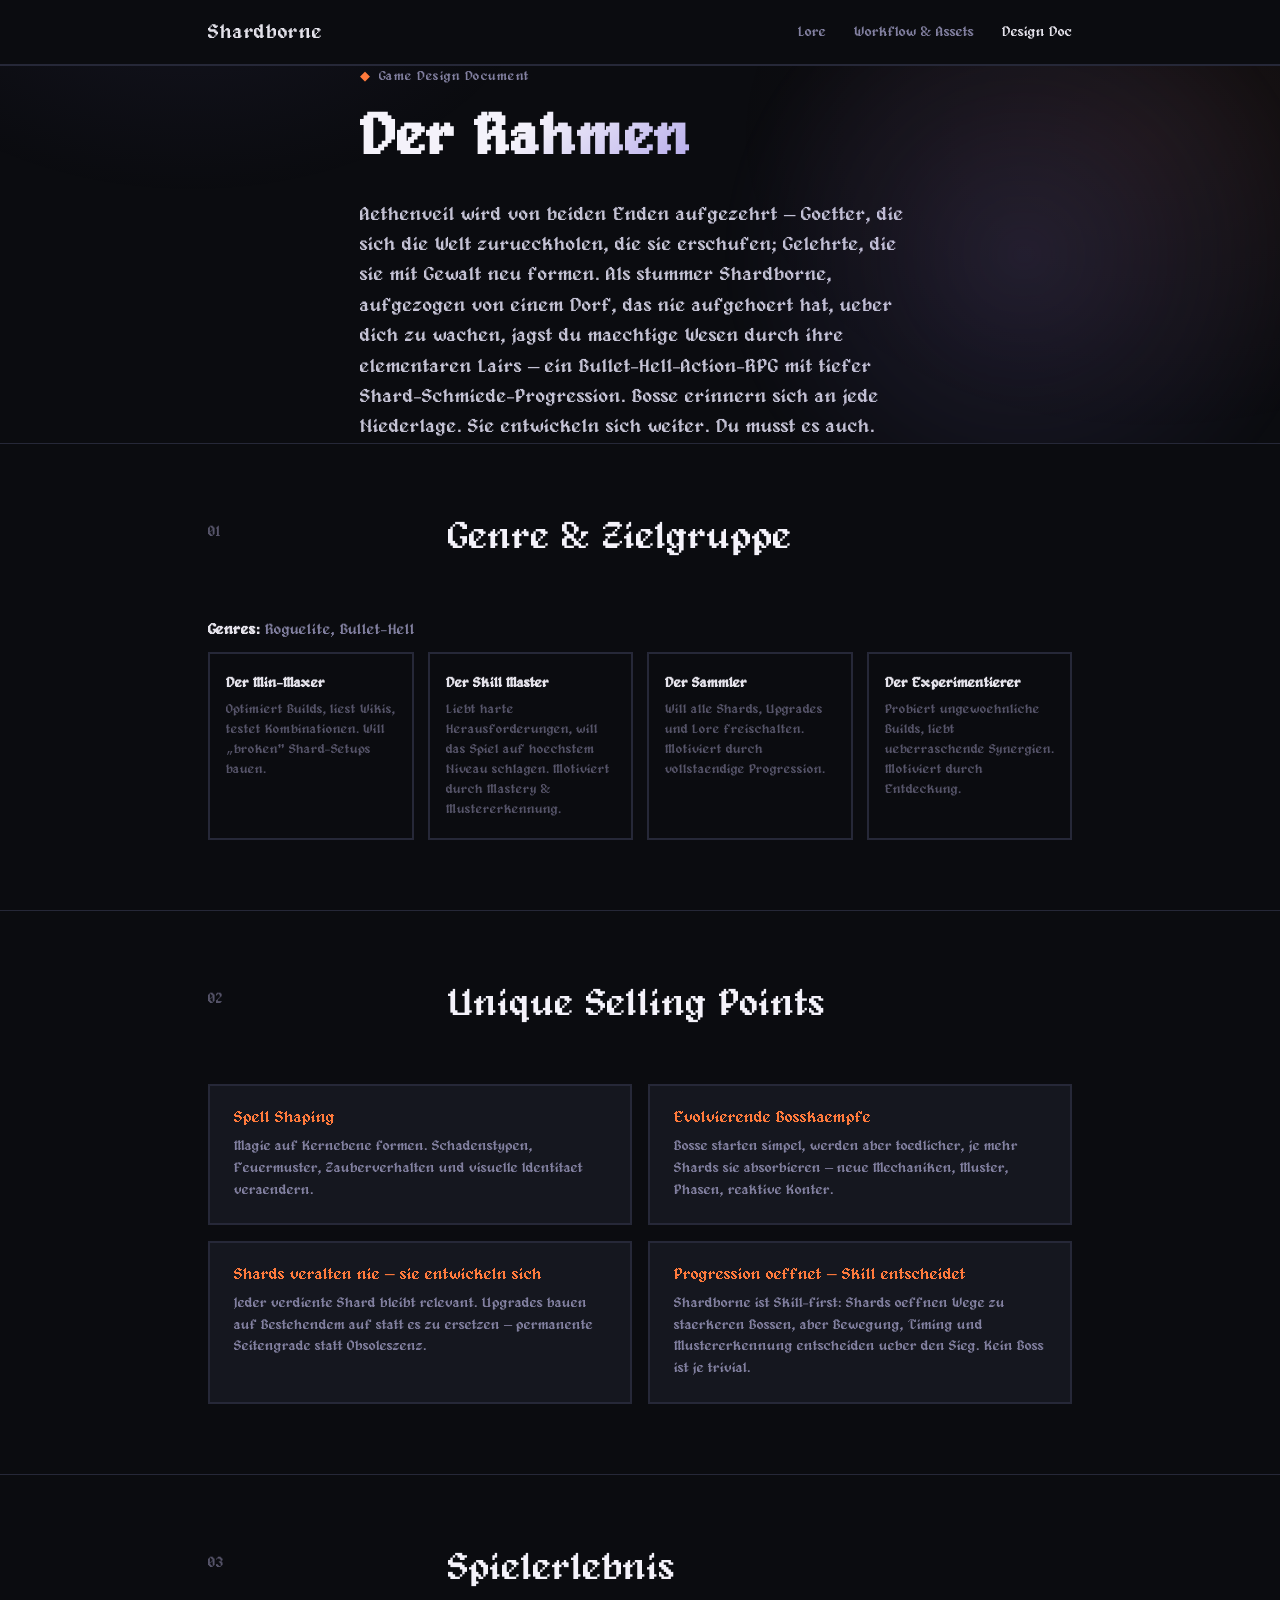
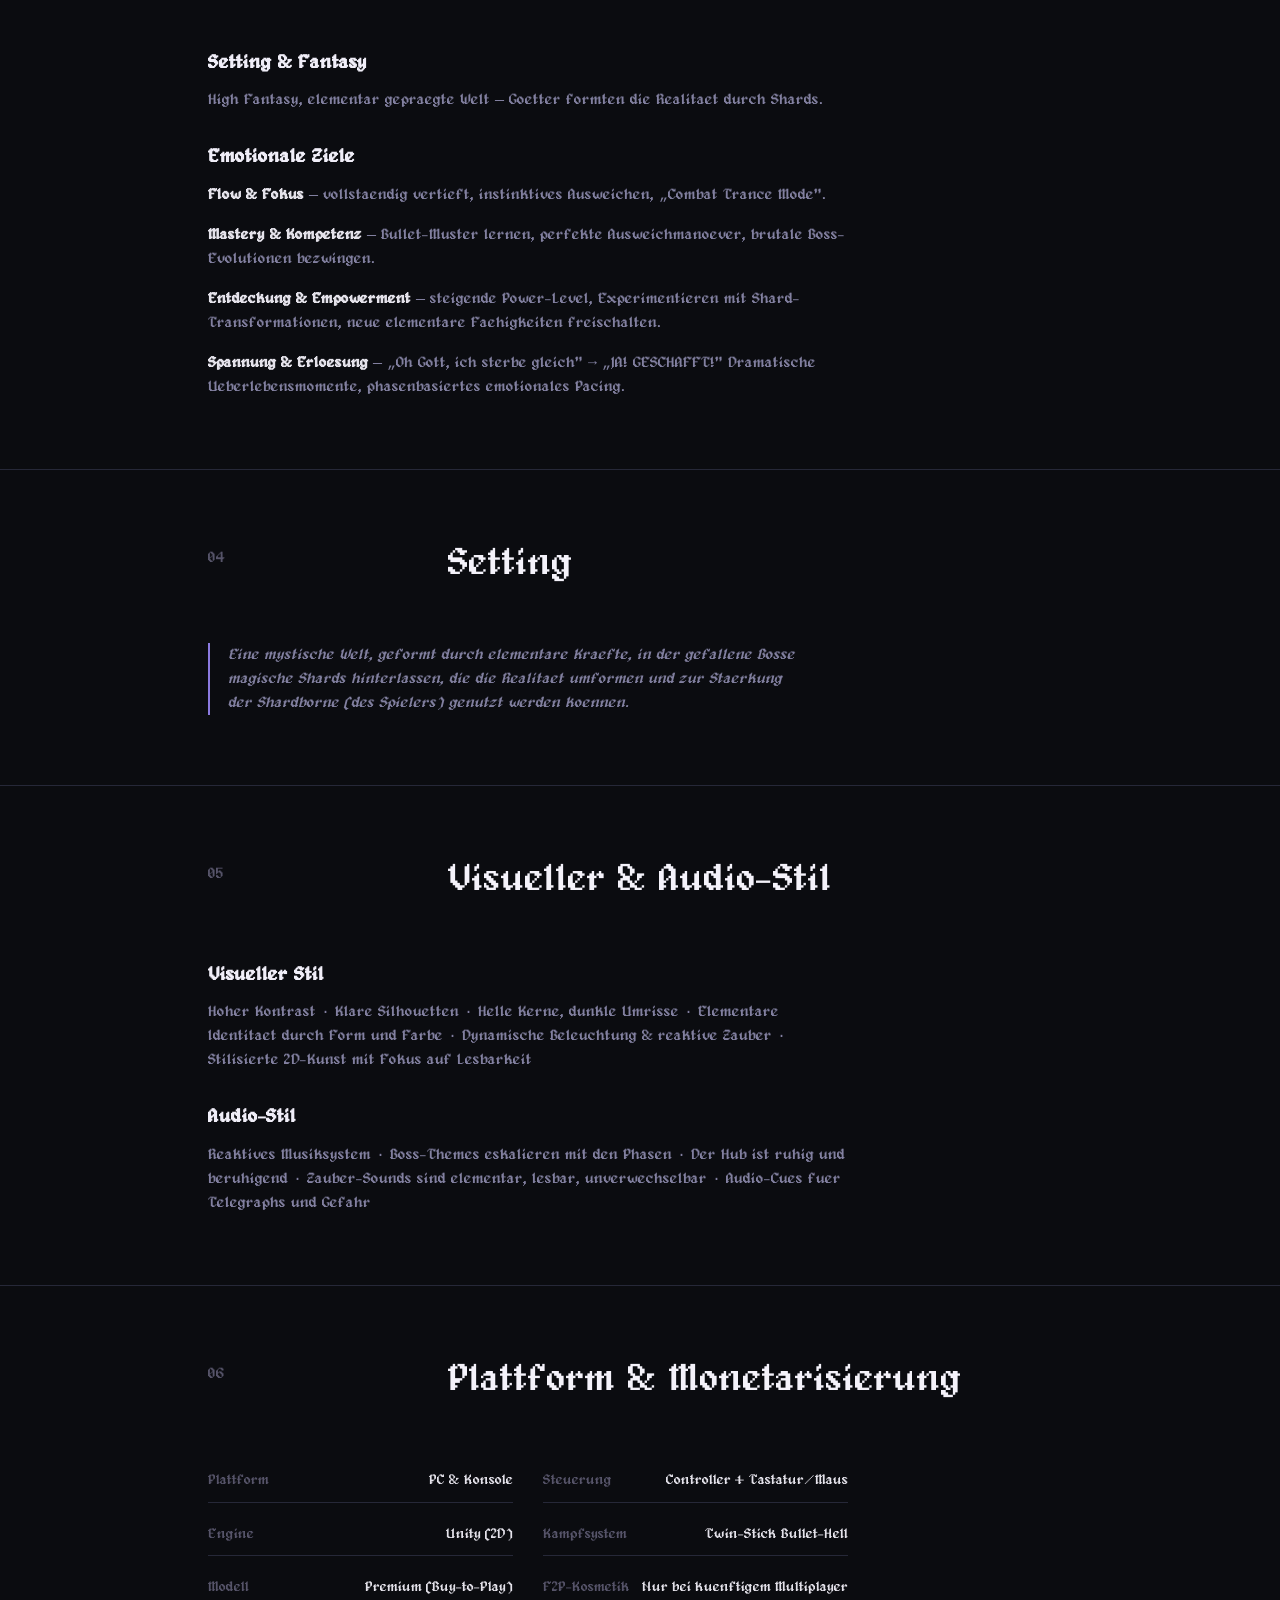
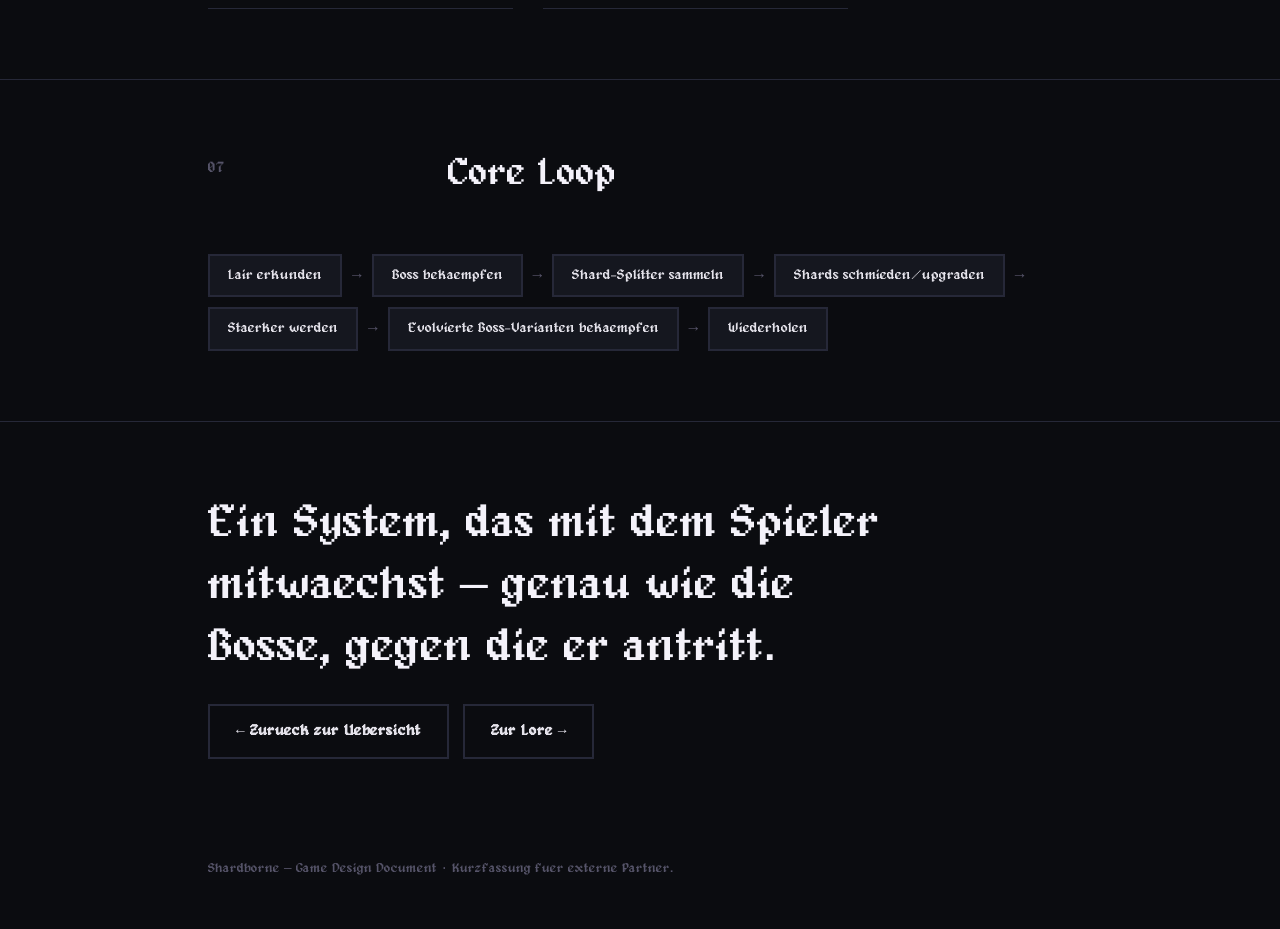
==== gdd.html @ 7ebd3545 "Init" ====
<!DOCTYPE html>
<html lang="de">
<head>
<meta charset="UTF-8">
<meta name="viewport" content="width=device-width, initial-scale=1.0">
<title>Shardborne — Game Design Document</title>
<link rel="stylesheet" href="style.css">
</head>
<body>

<div class="grain"></div>

<nav class="site-nav">
  <div class="wrap nav-inner">
    <a href="index.html" class="nav-logo">Shardborne</a>
    <div class="nav-links">
      <a href="story.html">Lore</a>
      <a href="workflow.html">Workflow & Assets</a>
      <a href="gdd.html" class="active">Design Doc</a>
    </div>
  </div>
</nav>

<header class="hero compact">
  <div class="wrap">
    <div class="hero-eyebrow"><span class="rune">◆</span>Game Design Document</div>
    <h1>Der Rahmen</h1>
    <p class="hero-sub">Aethenveil wird von beiden Enden aufgezehrt — Goetter, die sich die Welt zurueckholen, die sie erschufen; Gelehrte, die sie mit Gewalt neu formen. Als stummer Shardborne, aufgezogen von einem Dorf, das nie aufgehoert hat, ueber dich zu wachen, jagst du maechtige Wesen durch ihre elementaren Lairs — ein Bullet-Hell-Action-RPG mit tiefer Shard-Schmiede-Progression. Bosse erinnern sich an jede Niederlage. Sie entwickeln sich weiter. Du musst es auch.</p>
  </div>
</header>

<section class="tight">
  <div class="wrap">
    <div class="section-head">
      <div class="section-num">01</div>
      <div class="section-title">Genre & Zielgruppe</div>
    </div>
    <div class="body-col">
      <p><strong>Genres:</strong> Roguelite, Bullet-Hell</p>
    </div>

    <div class="audience-row">
      <div class="audience-card">
        <h5>Der Min-Maxer</h5>
        <p>Optimiert Builds, liest Wikis, testet Kombinationen. Will „broken" Shard-Setups bauen.</p>
      </div>
      <div class="audience-card">
        <h5>Der Skill Master</h5>
        <p>Liebt harte Herausforderungen, will das Spiel auf hoechstem Niveau schlagen. Motiviert durch Mastery & Mustererkennung.</p>
      </div>
      <div class="audience-card">
        <h5>Der Sammler</h5>
        <p>Will alle Shards, Upgrades und Lore freischalten. Motiviert durch vollstaendige Progression.</p>
      </div>
      <div class="audience-card">
        <h5>Der Experimentierer</h5>
        <p>Probiert ungewoehnliche Builds, liebt ueberraschende Synergien. Motiviert durch Entdeckung.</p>
      </div>
    </div>
  </div>
</section>

<section class="tight">
  <div class="wrap">
    <div class="section-head">
      <div class="section-num">02</div>
      <div class="section-title">Unique Selling Points</div>
    </div>

    <div class="pillar-grid">
      <div class="pillar-card">
        <h5>Spell Shaping</h5>
        <p>Magie auf Kernebene formen. Schadenstypen, Feuermuster, Zauberverhalten und visuelle Identitaet veraendern.</p>
      </div>
      <div class="pillar-card">
        <h5>Evolvierende Bosskaempfe</h5>
        <p>Bosse starten simpel, werden aber toedlicher, je mehr Shards sie absorbieren — neue Mechaniken, Muster, Phasen, reaktive Konter.</p>
      </div>
      <div class="pillar-card">
        <h5>Shards veralten nie — sie entwickeln sich</h5>
        <p>Jeder verdiente Shard bleibt relevant. Upgrades bauen auf Bestehendem auf statt es zu ersetzen — permanente Seitengrade statt Obsoleszenz.</p>
      </div>
      <div class="pillar-card">
        <h5>Progression oeffnet — Skill entscheidet</h5>
        <p>Shardborne ist Skill-first: Shards oeffnen Wege zu staerkeren Bossen, aber Bewegung, Timing und Mustererkennung entscheiden ueber den Sieg. Kein Boss ist je trivial.</p>
      </div>
    </div>
  </div>
</section>

<section class="tight">
  <div class="wrap">
    <div class="section-head">
      <div class="section-num">03</div>
      <div class="section-title">Spielerlebnis</div>
    </div>
    <div class="body-col">
      <h4>Setting & Fantasy</h4>
      <p>High Fantasy, elementar gepraegte Welt — Goetter formten die Realitaet durch Shards.</p>

      <h4>Emotionale Ziele</h4>
      <p><strong>Flow & Fokus</strong> — vollstaendig vertieft, instinktives Ausweichen, „Combat Trance Mode".</p>
      <p><strong>Mastery & Kompetenz</strong> — Bullet-Muster lernen, perfekte Ausweichmanoever, brutale Boss-Evolutionen bezwingen.</p>
      <p><strong>Entdeckung & Empowerment</strong> — steigende Power-Level, Experimentieren mit Shard-Transformationen, neue elementare Faehigkeiten freischalten.</p>
      <p><strong>Spannung & Erloesung</strong> — „Oh Gott, ich sterbe gleich" → „JA! GESCHAFFT!" Dramatische Ueberlebensmomente, phasenbasiertes emotionales Pacing.</p>
    </div>
  </div>
</section>

<section class="tight">
  <div class="wrap">
    <div class="section-head">
      <div class="section-num">04</div>
      <div class="section-title">Setting</div>
    </div>
    <div class="body-col">
      <p class="quote-line">Eine mystische Welt, geformt durch elementare Kraefte, in der gefallene Bosse magische Shards hinterlassen, die die Realitaet umformen und zur Staerkung der Shardborne (des Spielers) genutzt werden koennen.</p>
    </div>
  </div>
</section>

<section class="tight">
  <div class="wrap">
    <div class="section-head">
      <div class="section-num">05</div>
      <div class="section-title">Visueller & Audio-Stil</div>
    </div>
    <div class="body-col">
      <h4>Visueller Stil</h4>
      <p>Hoher Kontrast · Klare Silhouetten · Helle Kerne, dunkle Umrisse · Elementare Identitaet durch Form und Farbe · Dynamische Beleuchtung & reaktive Zauber · Stilisierte 2D-Kunst mit Fokus auf Lesbarkeit</p>

      <h4>Audio-Stil</h4>
      <p>Reaktives Musiksystem · Boss-Themes eskalieren mit den Phasen · Der Hub ist ruhig und beruhigend · Zauber-Sounds sind elementar, lesbar, unverwechselbar · Audio-Cues fuer Telegraphs und Gefahr</p>
    </div>
  </div>
</section>

<section class="tight">
  <div class="wrap">
    <div class="section-head">
      <div class="section-num">06</div>
      <div class="section-title">Plattform & Monetarisierung</div>
    </div>

    <div class="spec-list">
      <div class="spec-row"><span class="spec-key">Plattform</span><span class="spec-val">PC & Konsole</span></div>
      <div class="spec-row"><span class="spec-key">Steuerung</span><span class="spec-val">Controller + Tastatur/Maus</span></div>
      <div class="spec-row"><span class="spec-key">Engine</span><span class="spec-val">Unity (2D)</span></div>
      <div class="spec-row"><span class="spec-key">Kampfsystem</span><span class="spec-val">Twin-Stick Bullet-Hell</span></div>
      <div class="spec-row"><span class="spec-key">Modell</span><span class="spec-val">Premium (Buy-to-Play)</span></div>
      <div class="spec-row"><span class="spec-key">F2P-Kosmetik</span><span class="spec-val">Nur bei kuenftigem Multiplayer</span></div>
    </div>
  </div>
</section>

<section class="tight">
  <div class="wrap">
    <div class="section-head">
      <div class="section-num">07</div>
      <div class="section-title">Core Loop</div>
    </div>

    <div class="loop-chain">
      <span class="loop-node">Lair erkunden</span>
      <span class="loop-arrow">→</span>
      <span class="loop-node">Boss bekaempfen</span>
      <span class="loop-arrow">→</span>
      <span class="loop-node">Shard-Splitter sammeln</span>
      <span class="loop-arrow">→</span>
      <span class="loop-node">Shards schmieden/upgraden</span>
      <span class="loop-arrow">→</span>
      <span class="loop-node">Staerker werden</span>
      <span class="loop-arrow">→</span>
      <span class="loop-node">Evolvierte Boss-Varianten bekaempfen</span>
      <span class="loop-arrow">→</span>
      <span class="loop-node">Wiederholen</span>
    </div>
  </div>
</section>

<section class="closing tight">
  <div class="wrap">
    <h2>Ein System, das mit dem Spieler mitwaechst — genau wie die Bosse, gegen die er antritt.</h2>
    <div class="cta-row">
      <a class="cta secondary" href="index.html">← Zurueck zur Uebersicht</a>
      <a class="cta secondary" href="story.html">Zur Lore →</a>
    </div>
  </div>
</section>

<footer class="site-footer">
  <div class="wrap">Shardborne — Game Design Document · Kurzfassung fuer externe Partner.</div>
</footer>

</body>
</html>
---- style.css ----
@font-face {
  font-family: 'Alagard';
  src: url('fonts/alagard.ttf') format('truetype');
  font-weight: normal;
  font-style: normal;
  font-display: swap;
}
@import url('https://fonts.googleapis.com/css2?family=Inter:wght@400;500;600&display=swap');

:root {
  --bg: #0b0c10;
  --bg-raised: #15171f;
  --bg-raised-2: #1c1e28;
  --line: #262838;
  --text: #e4e2ea;
  --muted: #8280a0;
  --muted-2: #565469;
  --fire: #ff7a3c;
  --lightning: #5fd0dd;
  --varkhe: #8b7ae0;
  --serif: 'Alagard', 'Press Start 2P', 'Courier New', monospace;
  --sans: 'Inter', -apple-system, sans-serif;
}

* { box-sizing: border-box; margin: 0; padding: 0; }

html { scroll-behavior: smooth; }

body {
  background: var(--bg);
  color: var(--text);
  font-family: var(--serif);
  line-height: 1.6;
  -webkit-font-smoothing: antialiased;
}

::selection { background: var(--fire); color: #0b0c10; }

a { color: inherit; }

.wrap {
  max-width: 920px;
  margin: 0 auto;
  padding: 0 28px;
}

.grain {
  position: fixed;
  inset: 0;
  pointer-events: none;
  background-image:
    radial-gradient(ellipse 600px 400px at 15% -5%, rgba(139,122,224,0.08), transparent 60%),
    radial-gradient(ellipse 700px 500px at 90% 15%, rgba(255,122,60,0.06), transparent 60%);
  z-index: 0;
}

/* ---------- NAV ---------- */
.site-nav {
  position: sticky;
  top: 0;
  z-index: 20;
  background: var(--bg);
  border-bottom: 2px solid var(--line);
}

.nav-inner {
  display: flex;
  align-items: center;
  justify-content: space-between;
  height: 64px;
}

.nav-logo {
  font-family: var(--serif);
  font-weight: 400;
  font-size: 20px;
  text-decoration: none;
  color: var(--text);
  letter-spacing: 0.03em;
}

.nav-links {
  display: flex;
  gap: 28px;
}

.nav-links a {
  font-size: 14px;
  color: var(--muted);
  text-decoration: none;
  transition: color 0.15s;
}

.nav-links a:hover,
.nav-links a.active {
  color: var(--text);
}

/* ---------- HERO ---------- */
.hero {
  position: relative;
  min-height: 92vh;
  display: flex;
  flex-direction: column;
  justify-content: center;
  border-bottom: 1px solid var(--line);
  overflow: hidden;
}

.hero.compact {
  min-height: 42vh;
}

.hero::before {
  content: "";
  position: absolute;
  top: -20%;
  right: -10%;
  width: 60%;
  height: 140%;
  background: radial-gradient(circle, rgba(139,122,224,0.15) 0%, transparent 65%);
  filter: blur(2px);
}

.hero-eyebrow {
  font-size: 13px;
  color: var(--muted);
  letter-spacing: 0.04em;
  margin-bottom: 18px;
  position: relative;
}

.hero-eyebrow .rune {
  color: var(--fire);
  margin-right: 8px;
}

.hero h1 {
  font-family: var(--serif);
  font-weight: 900;
  font-size: clamp(48px, 9vw, 92px);
  line-height: 1.02;
  letter-spacing: 0.01em;
  background: linear-gradient(135deg, #f4f2fa 30%, var(--varkhe) 85%, var(--fire) 130%);
  -webkit-background-clip: text;
  background-clip: text;
  color: transparent;
  position: relative;
}

.hero.compact h1 {
  font-size: clamp(36px, 6vw, 58px);
}

.hero-sub {
  margin-top: 28px;
  max-width: 560px;
  font-size: 19px;
  color: #c4c2d4;
  font-weight: 400;
}

.hero-tags {
  margin-top: 40px;
  display: flex;
  gap: 10px;
  flex-wrap: wrap;
}

.tag {
  font-size: 13px;
  padding: 7px 14px;
  border: 2px solid var(--line);
  border-radius: 0;
  color: var(--muted);
}

.scroll-cue {
  position: absolute;
  bottom: 36px;
  left: 28px;
  font-size: 12px;
  color: var(--muted-2);
  display: flex;
  align-items: center;
  gap: 8px;
}

.scroll-cue .line {
  width: 24px;
  height: 1px;
  background: var(--muted-2);
}

/* ---------- SECTION SHARED ---------- */
section {
  padding: 100px 0;
  border-bottom: 1px solid var(--line);
  position: relative;
}

section.tight { padding: 70px 0; }

.section-head {
  display: grid;
  grid-template-columns: 200px 1fr;
  gap: 40px;
  margin-bottom: 56px;
}

.section-num {
  font-family: var(--serif);
  font-size: 15px;
  color: var(--muted-2);
  padding-top: 6px;
}

.section-title {
  font-family: var(--serif);
  font-size: clamp(28px, 4vw, 38px);
  font-weight: 700;
  color: #f4f2fa;
}

@media (max-width: 680px) {
  .section-head { grid-template-columns: 1fr; gap: 12px; }
}

.lede {
  max-width: 640px;
  font-size: 17px;
  color: #c4c2d4;
  margin-bottom: 20px;
}

.body-col {
  max-width: 640px;
}

.body-col p {
  font-size: 15px;
  color: var(--muted);
  margin-bottom: 16px;
}

.body-col p:last-child { margin-bottom: 0; }

.body-col strong { color: var(--text); }

.body-col h4 {
  font-family: var(--serif);
  font-size: 19px;
  color: #f0eef8;
  margin: 30px 0 10px;
}

.body-col h4:first-child { margin-top: 0; }

.quote-line {
  max-width: 600px;
  font-size: 15px;
  font-style: italic;
  color: #a8a6ba;
  border-left: 2px solid var(--varkhe);
  padding-left: 18px;
  margin: 18px 0;
}

/* ---------- FACTION CARDS ---------- */
.factions {
  display: grid;
  gap: 18px;
}

.faction-card {
  background: var(--bg-raised);
  border: 2px solid var(--line);
  border-radius: 0;
  padding: 28px 30px;
  display: grid;
  grid-template-columns: 1fr 1fr;
  gap: 24px;
  position: relative;
  overflow: hidden;
}

.faction-card::before {
  content: "";
  position: absolute;
  left: 0; top: 0; bottom: 0;
  width: 3px;
}

.faction-card.aether::before { background: var(--lightning); }
.faction-card.varkhe::before { background: var(--varkhe); }
.faction-card.beast::before { background: var(--fire); }
.faction-card.player::before { background: var(--muted-2); }

.faction-card h3 {
  font-family: var(--serif);
  font-size: 20px;
  margin-bottom: 10px;
}

.faction-card.aether h3 { color: var(--lightning); }
.faction-card.varkhe h3 { color: var(--varkhe); }
.faction-card.beast h3 { color: var(--fire); }
.faction-card.player h3 { color: #b8b6c8; }

.faction-card p {
  font-size: 14.5px;
  color: var(--muted);
}

.faction-card .visual-note {
  font-size: 13px;
  color: #a8a6ba;
  border-top: 1px solid var(--line);
  padding-top: 12px;
  margin-top: 12px;
}

.faction-card .visual-note strong {
  display: block;
  font-size: 11px;
  color: var(--muted-2);
  letter-spacing: 0.06em;
  margin-bottom: 6px;
  font-weight: 500;
}

@media (max-width: 680px) {
  .faction-card { grid-template-columns: 1fr; }
}

.note-box {
  margin-top: 24px;
  padding: 18px 22px;
  background: rgba(255,122,60,0.06);
  border: 1px solid rgba(255,122,60,0.25);
  border-radius: 0;
  font-size: 14.5px;
  color: #d8b8a0;
}

/* ---------- ASSET CATEGORIES ---------- */
.categories {
  display: grid;
  grid-template-columns: repeat(3, 1fr);
  gap: 18px;
}

@media (max-width: 780px) {
  .categories { grid-template-columns: 1fr; }
}

.cat-card {
  background: var(--bg-raised);
  border: 2px solid var(--line);
  border-radius: 0;
  padding: 26px 24px;
}

.cat-card.focus {
  border-color: rgba(255,122,60,0.35);
  background: linear-gradient(160deg, rgba(255,122,60,0.06), var(--bg-raised) 60%);
}

.cat-card .cat-label {
  font-size: 12px;
  letter-spacing: 0.04em;
  color: var(--muted-2);
  margin-bottom: 10px;
}

.cat-card.focus .cat-label { color: var(--fire); }

.cat-card h4 {
  font-family: var(--serif);
  font-size: 19px;
  margin-bottom: 10px;
  color: #f0eef8;
}

.cat-card p {
  font-size: 14px;
  color: var(--muted);
}

/* ---------- VIDEO PLACEHOLDERS ---------- */
.video-grid {
  display: grid;
  grid-template-columns: 1fr 1fr;
  gap: 18px;
}

@media (max-width: 680px) {
  .video-grid { grid-template-columns: 1fr; }
}

.video-slot {
  aspect-ratio: 16/9;
  background: var(--bg-raised);
  border: 2px dashed var(--line);
  border-radius: 0;
  display: flex;
  flex-direction: column;
  align-items: center;
  justify-content: center;
  gap: 10px;
  color: var(--muted-2);
  text-align: center;
  padding: 20px;
}

.video-slot .play-icon {
  width: 40px;
  height: 40px;
  border-radius: 0;
  border: 2px solid var(--muted-2);
  display: flex;
  align-items: center;
  justify-content: center;
  font-size: 13px;
}

.video-slot .video-caption {
  font-size: 12.5px;
  max-width: 220px;
}

/* ---------- ROADMAP ---------- */
.roadmap {
  position: relative;
  padding-left: 32px;
}

.roadmap::before {
  content: "";
  position: absolute;
  left: 6px;
  top: 8px;
  bottom: 8px;
  width: 1px;
  background: var(--line);
}

.road-step {
  position: relative;
  padding-bottom: 34px;
}

.road-step:last-child { padding-bottom: 0; }

.road-step::before {
  content: "";
  position: absolute;
  left: -33px;
  top: 4px;
  width: 12px;
  height: 12px;
  border-radius: 0;
  background: var(--bg);
  border: 2px solid var(--muted-2);
}

.road-step.done::before {
  background: var(--fire);
  border-color: var(--fire);
}

.road-step h5 {
  font-size: 15.5px;
  color: var(--text);
  margin-bottom: 4px;
  font-weight: 600;
}

.road-step p {
  font-size: 14px;
  color: var(--muted);
}

.road-step.done h5::after {
  content: "erreicht";
  font-size: 10.5px;
  color: var(--fire);
  letter-spacing: 0.04em;
  margin-left: 10px;
  font-weight: 500;
  vertical-align: middle;
}

.link-placeholder {
  display: inline-flex;
  align-items: center;
  gap: 8px;
  margin-top: 14px;
  font-size: 13.5px;
  color: var(--muted-2);
  border: 2px solid var(--line);
  padding: 8px 14px;
  border-radius: 0;
}

/* ---------- TEAM ---------- */
.team-block {
  background: var(--bg-raised);
  border: 2px solid var(--line);
  border-radius: 0;
  padding: 32px;
  max-width: 640px;
}

.team-block p {
  font-size: 15px;
  color: #c4c2d4;
  margin-bottom: 14px;
}

.team-block p:last-child { margin-bottom: 0; }

.team-block .highlight {
  color: var(--varkhe);
}

/* ---------- REAL MEDIA (video / reference image) ---------- */
.video-real {
  background: var(--bg-raised);
  border: 2px solid var(--line);
  border-radius: 0;
  overflow: hidden;
}

.video-real video {
  width: 100%;
  display: block;
  background: #000;
  aspect-ratio: 16/9;
  object-fit: contain;
}

.media-caption {
  padding: 14px 18px;
  font-size: 12.5px;
  color: var(--muted);
  border-top: 1px solid var(--line);
}

.ref-image-block {
  margin-top: 18px;
  background: var(--bg-raised);
  border: 2px solid var(--line);
  border-radius: 0;
  overflow: hidden;
}

.ref-sprite-img {
  width: 100%;
  display: block;
  background:
    linear-gradient(45deg, #23232b 25%, transparent 25%),
    linear-gradient(-45deg, #23232b 25%, transparent 25%),
    linear-gradient(45deg, transparent 75%, #23232b 75%),
    linear-gradient(-45deg, transparent 75%, #23232b 75%);
  background-size: 16px 16px;
  background-position: 0 0, 0 8px, 8px -8px, -8px 0px;
  image-rendering: pixelated;
  padding: 10px;
}

/* ---------- SUBPAGE LINK CARDS ---------- */
.subpage-links {
  display: grid;
  grid-template-columns: 1fr 1fr;
  gap: 18px;
}

.subpage-links.three {
  grid-template-columns: 1fr 1fr 1fr;
}

@media (max-width: 680px) {
  .subpage-links { grid-template-columns: 1fr; }
  .subpage-links.three { grid-template-columns: 1fr; }
}

.subpage-card {
  display: block;
  background: var(--bg-raised);
  border: 2px solid var(--line);
  border-radius: 0;
  padding: 30px 28px;
  text-decoration: none;
  transition: border-color 0.15s, transform 0.15s;
}

.subpage-card:hover {
  border-color: var(--varkhe);
  transform: translateY(-2px);
}

.subpage-card .cat-label {
  font-size: 12px;
  letter-spacing: 0.04em;
  color: var(--muted-2);
  margin-bottom: 12px;
}

.subpage-card h4 {
  font-family: var(--serif);
  font-size: 21px;
  color: #f0eef8;
  margin-bottom: 10px;
}

.subpage-card p {
  font-size: 14px;
  color: var(--muted);
  margin-bottom: 16px;
}

.subpage-card .go-arrow {
  font-size: 13px;
  color: var(--varkhe);
}

/* ---------- BOSS PROFILE (story page) ---------- */
.boss-profile {
  background: var(--bg-raised);
  border: 2px solid var(--line);
  border-radius: 0;
  padding: 30px 32px;
  margin-top: 10px;
}

.boss-profile .boss-title {
  font-family: var(--serif);
  font-size: 22px;
  color: var(--varkhe);
  margin-bottom: 6px;
}

.boss-profile .boss-role {
  font-size: 12.5px;
  color: var(--muted-2);
  letter-spacing: 0.03em;
  margin-bottom: 18px;
}

.arc-row {
  display: grid;
  grid-template-columns: 1fr 1fr 1fr;
  gap: 14px;
  margin-top: 18px;
}

@media (max-width: 680px) {
  .arc-row { grid-template-columns: 1fr; }
}

.arc-step {
  background: var(--bg-raised-2);
  border: 2px solid var(--line);
  border-radius: 0;
  padding: 16px 18px;
}

.arc-step .arc-label {
  font-size: 11px;
  letter-spacing: 0.04em;
  color: var(--muted-2);
  margin-bottom: 8px;
}

.arc-step p {
  font-size: 13.5px;
  color: var(--muted);
  font-style: italic;
}

/* ---------- GDD TABLES / LISTS ---------- */
.pillar-grid {
  display: grid;
  grid-template-columns: 1fr 1fr;
  gap: 16px;
  margin-top: 10px;
}

@media (max-width: 680px) {
  .pillar-grid { grid-template-columns: 1fr; }
}

.pillar-card {
  background: var(--bg-raised);
  border: 2px solid var(--line);
  border-radius: 0;
  padding: 22px 24px;
}

.pillar-card h5 {
  font-family: var(--serif);
  font-size: 16px;
  color: var(--fire);
  margin-bottom: 8px;
}

.pillar-card p {
  font-size: 13.5px;
  color: var(--muted);
}

.audience-row {
  display: grid;
  grid-template-columns: repeat(4, 1fr);
  gap: 14px;
  margin-top: 10px;
}

@media (max-width: 780px) {
  .audience-row { grid-template-columns: 1fr 1fr; }
}

.audience-card {
  border: 2px solid var(--line);
  border-radius: 0;
  padding: 18px 16px;
}

.audience-card h5 {
  font-size: 14px;
  color: var(--text);
  margin-bottom: 6px;
}

.audience-card p {
  font-size: 12.5px;
  color: var(--muted-2);
}

.spec-list {
  display: grid;
  grid-template-columns: 1fr 1fr;
  gap: 10px 30px;
  max-width: 640px;
}

.spec-list .spec-row {
  display: flex;
  justify-content: space-between;
  border-bottom: 1px solid var(--line);
  padding: 10px 0;
  font-size: 14px;
}

.spec-list .spec-key { color: var(--muted-2); }
.spec-list .spec-val { color: var(--text); }

@media (max-width: 560px) {
  .spec-list { grid-template-columns: 1fr; }
}

.loop-chain {
  display: flex;
  flex-wrap: wrap;
  gap: 10px;
  align-items: center;
  margin-top: 10px;
}

.loop-node {
  background: var(--bg-raised);
  border: 2px solid var(--line);
  border-radius: 0;
  padding: 9px 18px;
  font-size: 13.5px;
  color: var(--text);
}

.loop-arrow {
  color: var(--muted-2);
}

/* ---------- CLOSING / HOOK ---------- */
.closing {
  padding: 130px 0 110px;
  text-align: left;
  border-bottom: none;
}

.closing h2 {
  font-family: var(--serif);
  font-size: clamp(30px, 5vw, 46px);
  max-width: 700px;
  line-height: 1.2;
  color: #f4f2fa;
  margin-bottom: 26px;
}

.closing .hook-quote {
  max-width: 600px;
  font-size: 16px;
  color: var(--muted);
  border-left: 2px solid var(--varkhe);
  padding-left: 20px;
  margin-bottom: 40px;
}

.cta-row {
  display: flex;
  gap: 14px;
  flex-wrap: wrap;
}

.cta {
  display: inline-block;
  padding: 14px 26px;
  border-radius: 0;
  font-size: 14.5px;
  font-weight: 600;
  text-decoration: none;
}

.cta.primary {
  background: var(--fire);
  color: #1a0c05;
}

.cta.secondary {
  border: 2px solid var(--line);
  color: var(--text);
}

footer.site-footer {
  padding: 30px 0 50px;
  font-size: 12.5px;
  color: var(--muted-2);
}


/* ---------- PIXEL-ART IDENTITY (Alagard display font) ---------- */
h1, h2, .section-title, .nav-logo,
.faction-card h3, .cat-card h4, .subpage-card h4,
.boss-title, .pillar-card h5 {
  -webkit-font-smoothing: none;
  font-smoothing: none;
  text-rendering: optimizeSpeed;
  line-height: 1.25;
}

.hero h1 { line-height: 1.15; }
.closing h2 { line-height: 1.35; }

/* Alagard has no true bold weight - flatten synthetic bolding on pixel headlines */
h1, h2, .section-title, .nav-logo,
.faction-card h3, .cat-card h4, .subpage-card h4,
.boss-title, .pillar-card h5 {
  font-weight: 400;
}
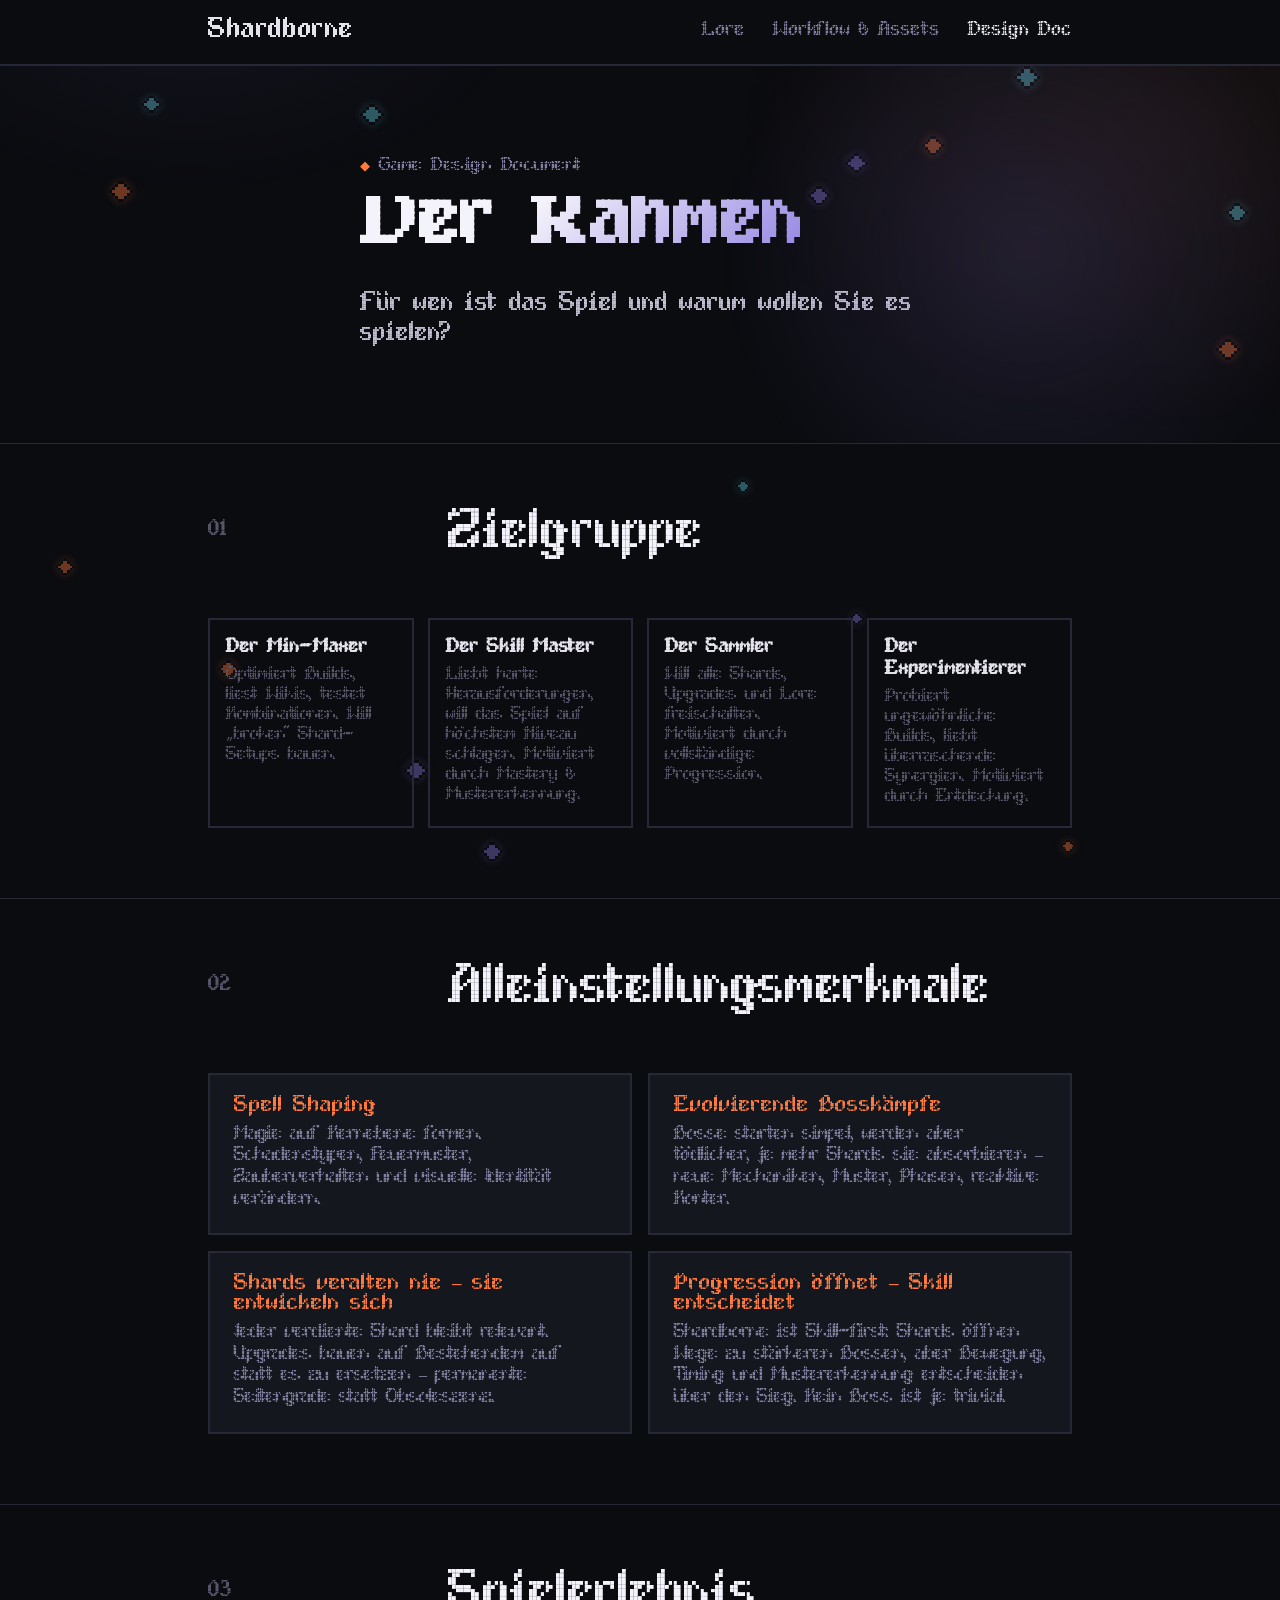
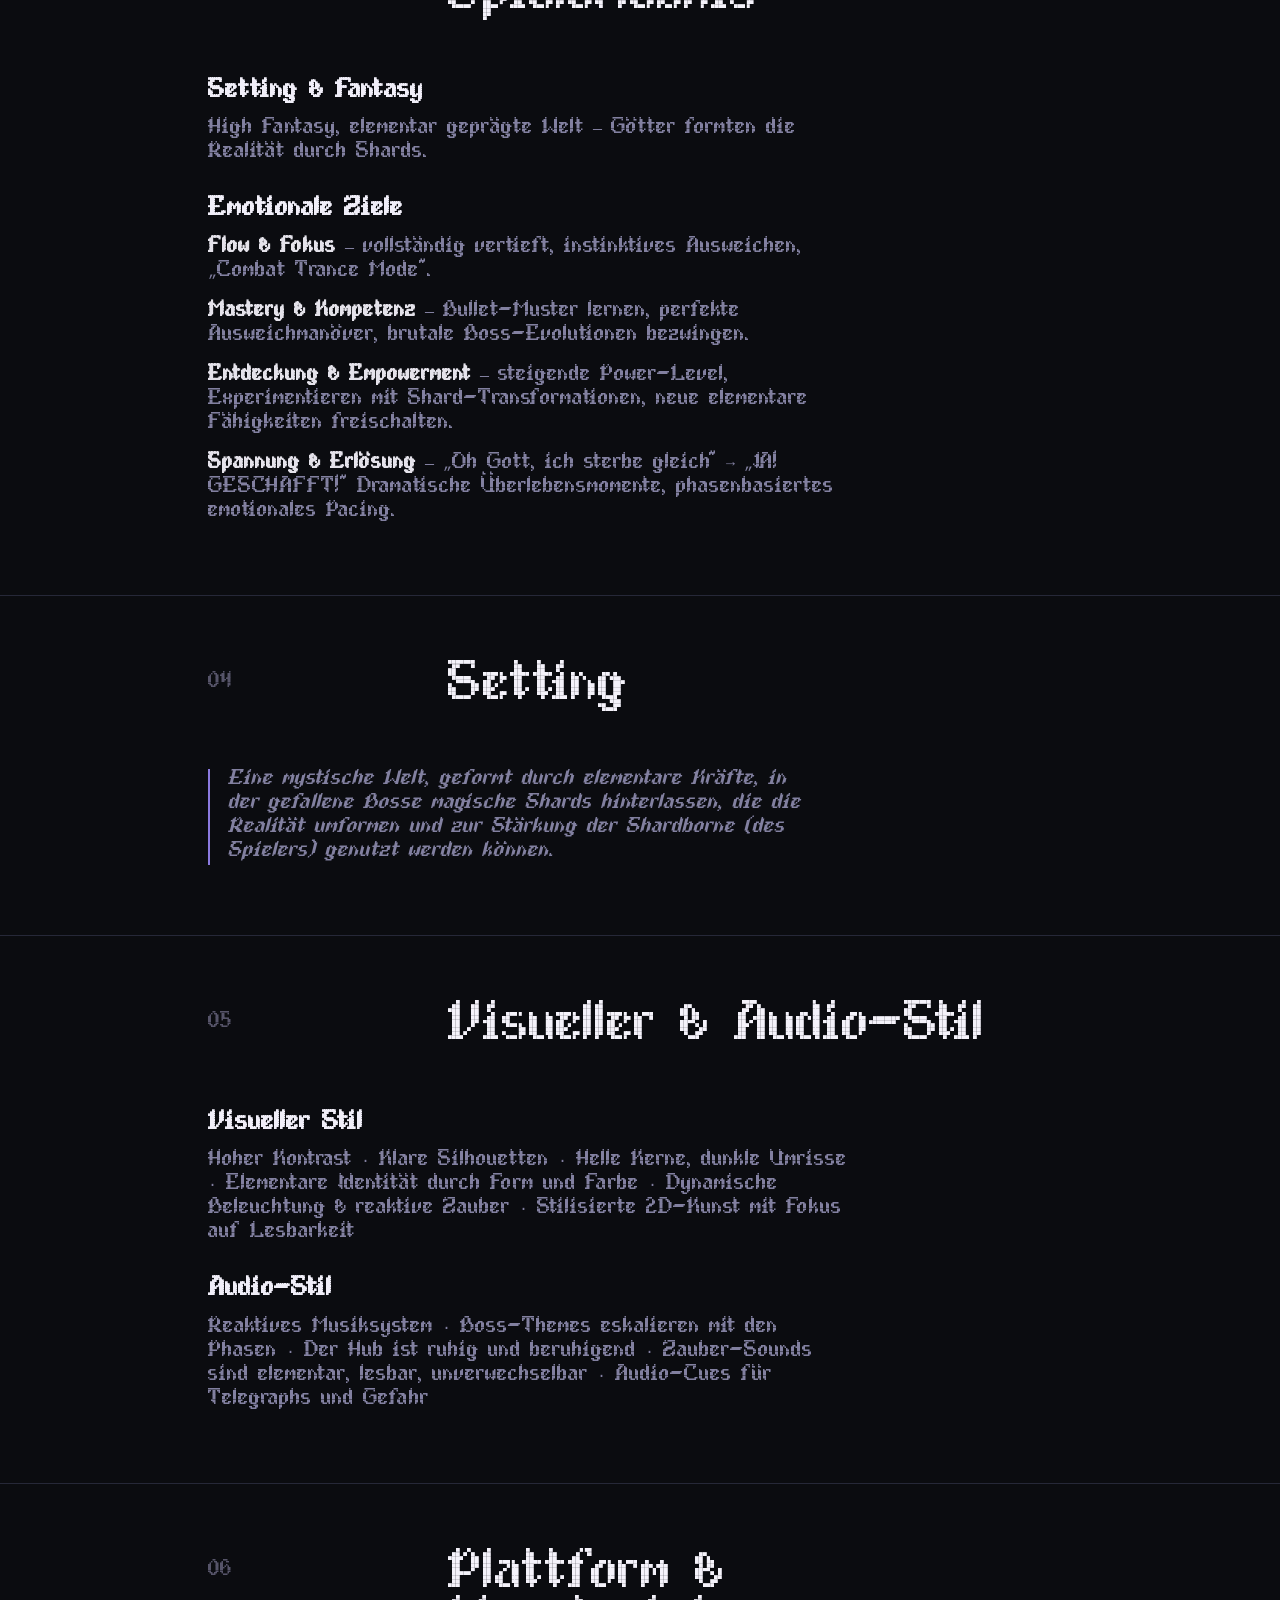
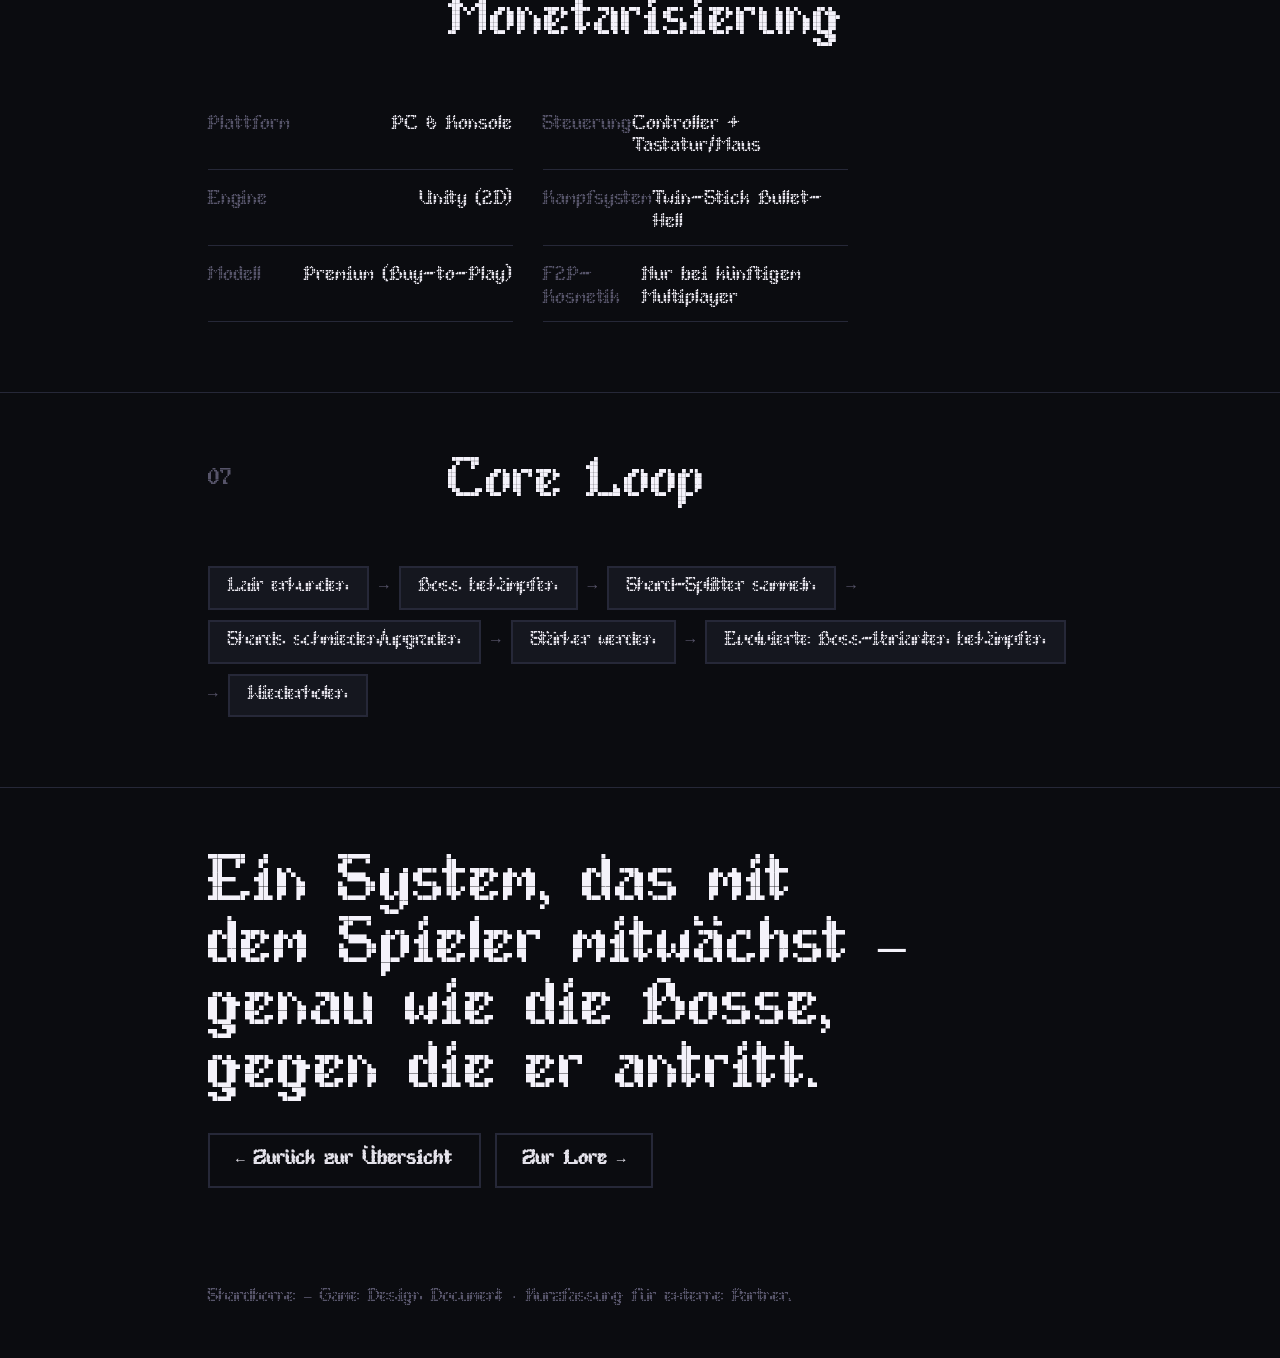
==== commit 2b78e3e8: "Update texts" ====
--- a/gdd.html
+++ b/gdd.html
@@ -10,6 +10,61 @@
 
 <div class="grain"></div>
 
+<svg style="display:none">
+<symbol id="pixel-gem" viewBox="0 0 8 8">
+<rect x="3" y="0" width="1" height="1" style="fill:var(--bg)"/>
+<rect x="4" y="0" width="1" height="1" style="fill:var(--bg)"/>
+<rect x="2" y="1" width="1" height="1" style="fill:var(--bg)"/>
+<rect x="5" y="1" width="1" height="1" style="fill:var(--bg)"/>
+<rect x="1" y="2" width="1" height="1" style="fill:var(--bg)"/>
+<rect x="6" y="2" width="1" height="1" style="fill:var(--bg)"/>
+<rect x="0" y="3" width="1" height="1" style="fill:var(--bg)"/>
+<rect x="7" y="3" width="1" height="1" style="fill:var(--bg)"/>
+<rect x="1" y="4" width="1" height="1" style="fill:var(--bg)"/>
+<rect x="6" y="4" width="1" height="1" style="fill:var(--bg)"/>
+<rect x="2" y="5" width="1" height="1" style="fill:var(--bg)"/>
+<rect x="5" y="5" width="1" height="1" style="fill:var(--bg)"/>
+<rect x="3" y="6" width="1" height="1" style="fill:var(--bg)"/>
+<rect x="4" y="6" width="1" height="1" style="fill:var(--bg)"/>
+<rect x="3" y="1" width="1" height="1" style="fill:currentColor"/>
+<rect x="4" y="1" width="1" height="1" style="fill:currentColor"/>
+<rect x="2" y="2" width="1" height="1" style="fill:currentColor"/>
+<rect x="3" y="2" width="1" height="1" style="fill:currentColor"/>
+<rect x="4" y="2" width="1" height="1" style="fill:currentColor"/>
+<rect x="5" y="2" width="1" height="1" style="fill:currentColor"/>
+<rect x="1" y="3" width="1" height="1" style="fill:currentColor"/>
+<rect x="2" y="3" width="1" height="1" style="fill:currentColor"/>
+<rect x="3" y="3" width="1" height="1" style="fill:currentColor"/>
+<rect x="4" y="3" width="1" height="1" style="fill:currentColor"/>
+<rect x="5" y="3" width="1" height="1" style="fill:currentColor"/>
+<rect x="6" y="3" width="1" height="1" style="fill:currentColor"/>
+<rect x="2" y="4" width="1" height="1" style="fill:currentColor"/>
+<rect x="3" y="4" width="1" height="1" style="fill:currentColor"/>
+<rect x="4" y="4" width="1" height="1" style="fill:currentColor"/>
+<rect x="5" y="4" width="1" height="1" style="fill:currentColor"/>
+<rect x="3" y="5" width="1" height="1" style="fill:currentColor"/>
+<rect x="4" y="5" width="1" height="1" style="fill:currentColor"/>
+</symbol>
+</svg>
+<div class="shard-field" aria-hidden="true">
+  <svg class="pixel-shard shard-fire" viewBox="0 0 8 8" shape-rendering="crispEdges" style="top:62.1%; left:4.4%; width:18px; height:18px; animation-duration:7.7s,3.4s; animation-delay:0.6s,3.0s;"><use href="#pixel-gem"></use></svg>
+  <svg class="pixel-shard shard-lightning" viewBox="0 0 8 8" shape-rendering="crispEdges" style="top:53.3%; left:57.5%; width:14px; height:14px; animation-duration:6.2s,3.7s; animation-delay:3.0s,0.1s;"><use href="#pixel-gem"></use></svg>
+  <svg class="pixel-shard shard-varkhe" viewBox="0 0 8 8" shape-rendering="crispEdges" style="top:20.7%; left:63.1%; width:22px; height:22px; animation-duration:8.9s,4.3s; animation-delay:1.7s,3.5s;"><use href="#pixel-gem"></use></svg>
+  <svg class="pixel-shard shard-fire" viewBox="0 0 8 8" shape-rendering="crispEdges" style="top:73.3%; left:17.0%; width:20px; height:20px; animation-duration:8.4s,3.5s; animation-delay:5.7s,1.3s;"><use href="#pixel-gem"></use></svg>
+  <svg class="pixel-shard shard-lightning" viewBox="0 0 8 8" shape-rendering="crispEdges" style="top:10.7%; left:11.1%; width:19px; height:19px; animation-duration:10.2s,5.4s; animation-delay:4.4s,2.1s;"><use href="#pixel-gem"></use></svg>
+  <svg class="pixel-shard shard-varkhe" viewBox="0 0 8 8" shape-rendering="crispEdges" style="top:93.5%; left:37.6%; width:22px; height:22px; animation-duration:8.1s,4.9s; animation-delay:5.3s,1.4s;"><use href="#pixel-gem"></use></svg>
+  <svg class="pixel-shard shard-fire" viewBox="0 0 8 8" shape-rendering="crispEdges" style="top:20.1%; left:8.5%; width:24px; height:24px; animation-duration:7.6s,3.9s; animation-delay:0.5s,0.9s;"><use href="#pixel-gem"></use></svg>
+  <svg class="pixel-shard shard-lightning" viewBox="0 0 8 8" shape-rendering="crispEdges" style="top:11.5%; left:28.1%; width:24px; height:24px; animation-duration:11.8s,3.5s; animation-delay:2.1s,2.7s;"><use href="#pixel-gem"></use></svg>
+  <svg class="pixel-shard shard-varkhe" viewBox="0 0 8 8" shape-rendering="crispEdges" style="top:68.0%; left:66.3%; width:15px; height:15px; animation-duration:10.3s,3.5s; animation-delay:4.4s,0.7s;"><use href="#pixel-gem"></use></svg>
+  <svg class="pixel-shard shard-fire" viewBox="0 0 8 8" shape-rendering="crispEdges" style="top:37.7%; left:95.0%; width:24px; height:24px; animation-duration:10.8s,3.7s; animation-delay:1.9s,3.1s;"><use href="#pixel-gem"></use></svg>
+  <svg class="pixel-shard shard-lightning" viewBox="0 0 8 8" shape-rendering="crispEdges" style="top:7.3%; left:79.2%; width:26px; height:26px; animation-duration:8.2s,3.8s; animation-delay:1.3s,3.8s;"><use href="#pixel-gem"></use></svg>
+  <svg class="pixel-shard shard-varkhe" viewBox="0 0 8 8" shape-rendering="crispEdges" style="top:84.4%; left:31.6%; width:24px; height:24px; animation-duration:9.5s,5.7s; animation-delay:3.9s,0.6s;"><use href="#pixel-gem"></use></svg>
+  <svg class="pixel-shard shard-fire" viewBox="0 0 8 8" shape-rendering="crispEdges" style="top:15.1%; left:72.0%; width:22px; height:22px; animation-duration:7.8s,4.8s; animation-delay:5.4s,1.6s;"><use href="#pixel-gem"></use></svg>
+  <svg class="pixel-shard shard-lightning" viewBox="0 0 8 8" shape-rendering="crispEdges" style="top:22.6%; left:95.8%; width:22px; height:22px; animation-duration:9.5s,5.3s; animation-delay:5.2s,0.6s;"><use href="#pixel-gem"></use></svg>
+  <svg class="pixel-shard shard-varkhe" viewBox="0 0 8 8" shape-rendering="crispEdges" style="top:17.0%; left:66.0%; width:23px; height:23px; animation-duration:6.4s,4.1s; animation-delay:6.0s,2.1s;"><use href="#pixel-gem"></use></svg>
+  <svg class="pixel-shard shard-fire" viewBox="0 0 8 8" shape-rendering="crispEdges" style="top:93.3%; left:82.9%; width:14px; height:14px; animation-duration:10.8s,3.3s; animation-delay:5.3s,3.0s;"><use href="#pixel-gem"></use></svg>
+</div>
+
 <nav class="site-nav">
   <div class="wrap nav-inner">
     <a href="index.html" class="nav-logo">Shardborne</a>
@@ -25,7 +80,7 @@
   <div class="wrap">
     <div class="hero-eyebrow"><span class="rune">◆</span>Game Design Document</div>
     <h1>Der Rahmen</h1>
-    <p class="hero-sub">Aethenveil wird von beiden Enden aufgezehrt — Goetter, die sich die Welt zurueckholen, die sie erschufen; Gelehrte, die sie mit Gewalt neu formen. Als stummer Shardborne, aufgezogen von einem Dorf, das nie aufgehoert hat, ueber dich zu wachen, jagst du maechtige Wesen durch ihre elementaren Lairs — ein Bullet-Hell-Action-RPG mit tiefer Shard-Schmiede-Progression. Bosse erinnern sich an jede Niederlage. Sie entwickeln sich weiter. Du musst es auch.</p>
+    <p class="hero-sub">Für wen ist das Spiel und warum wollen Sie es spielen?</p>
   </div>
 </header>
 
@@ -33,10 +88,7 @@
   <div class="wrap">
     <div class="section-head">
       <div class="section-num">01</div>
-      <div class="section-title">Genre & Zielgruppe</div>
-    </div>
-    <div class="body-col">
-      <p><strong>Genres:</strong> Roguelite, Bullet-Hell</p>
+      <div class="section-title">Zielgruppe</div>
     </div>
 
     <div class="audience-row">
@@ -46,15 +98,15 @@
       </div>
       <div class="audience-card">
         <h5>Der Skill Master</h5>
-        <p>Liebt harte Herausforderungen, will das Spiel auf hoechstem Niveau schlagen. Motiviert durch Mastery & Mustererkennung.</p>
+        <p>Liebt harte Herausforderungen, will das Spiel auf höchstem Niveau schlagen. Motiviert durch Mastery & Mustererkennung.</p>
       </div>
       <div class="audience-card">
         <h5>Der Sammler</h5>
-        <p>Will alle Shards, Upgrades und Lore freischalten. Motiviert durch vollstaendige Progression.</p>
+        <p>Will alle Shards, Upgrades und Lore freischalten. Motiviert durch vollständige Progression.</p>
       </div>
       <div class="audience-card">
         <h5>Der Experimentierer</h5>
-        <p>Probiert ungewoehnliche Builds, liebt ueberraschende Synergien. Motiviert durch Entdeckung.</p>
+        <p>Probiert ungewöhnliche Builds, liebt überraschende Synergien. Motiviert durch Entdeckung.</p>
       </div>
     </div>
   </div>
@@ -64,25 +116,25 @@
   <div class="wrap">
     <div class="section-head">
       <div class="section-num">02</div>
-      <div class="section-title">Unique Selling Points</div>
+      <div class="section-title">Alleinstellungsmerkmale</div>
     </div>
 
     <div class="pillar-grid">
       <div class="pillar-card">
         <h5>Spell Shaping</h5>
-        <p>Magie auf Kernebene formen. Schadenstypen, Feuermuster, Zauberverhalten und visuelle Identitaet veraendern.</p>
-      </div>
-      <div class="pillar-card">
-        <h5>Evolvierende Bosskaempfe</h5>
-        <p>Bosse starten simpel, werden aber toedlicher, je mehr Shards sie absorbieren — neue Mechaniken, Muster, Phasen, reaktive Konter.</p>
+        <p>Magie auf Kernebene formen. Schadenstypen, Feuermuster, Zauberverhalten und visuelle Identität verändern.</p>
+      </div>
+      <div class="pillar-card">
+        <h5>Evolvierende Bosskämpfe</h5>
+        <p>Bosse starten simpel, werden aber tödlicher, je mehr Shards sie absorbieren — neue Mechaniken, Muster, Phasen, reaktive Konter.</p>
       </div>
       <div class="pillar-card">
         <h5>Shards veralten nie — sie entwickeln sich</h5>
         <p>Jeder verdiente Shard bleibt relevant. Upgrades bauen auf Bestehendem auf statt es zu ersetzen — permanente Seitengrade statt Obsoleszenz.</p>
       </div>
       <div class="pillar-card">
-        <h5>Progression oeffnet — Skill entscheidet</h5>
-        <p>Shardborne ist Skill-first: Shards oeffnen Wege zu staerkeren Bossen, aber Bewegung, Timing und Mustererkennung entscheiden ueber den Sieg. Kein Boss ist je trivial.</p>
+        <h5>Progression öffnet — Skill entscheidet</h5>
+        <p>Shardborne ist Skill-first: Shards öffnen Wege zu stärkeren Bossen, aber Bewegung, Timing und Mustererkennung entscheiden über den Sieg. Kein Boss ist je trivial.</p>
       </div>
     </div>
   </div>
@@ -96,13 +148,13 @@
     </div>
     <div class="body-col">
       <h4>Setting & Fantasy</h4>
-      <p>High Fantasy, elementar gepraegte Welt — Goetter formten die Realitaet durch Shards.</p>
+      <p>High Fantasy, elementar geprägte Welt — Götter formten die Realität durch Shards.</p>
 
       <h4>Emotionale Ziele</h4>
-      <p><strong>Flow & Fokus</strong> — vollstaendig vertieft, instinktives Ausweichen, „Combat Trance Mode".</p>
-      <p><strong>Mastery & Kompetenz</strong> — Bullet-Muster lernen, perfekte Ausweichmanoever, brutale Boss-Evolutionen bezwingen.</p>
-      <p><strong>Entdeckung & Empowerment</strong> — steigende Power-Level, Experimentieren mit Shard-Transformationen, neue elementare Faehigkeiten freischalten.</p>
-      <p><strong>Spannung & Erloesung</strong> — „Oh Gott, ich sterbe gleich" → „JA! GESCHAFFT!" Dramatische Ueberlebensmomente, phasenbasiertes emotionales Pacing.</p>
+      <p><strong>Flow & Fokus</strong> — vollständig vertieft, instinktives Ausweichen, „Combat Trance Mode".</p>
+      <p><strong>Mastery & Kompetenz</strong> — Bullet-Muster lernen, perfekte Ausweichmanöver, brutale Boss-Evolutionen bezwingen.</p>
+      <p><strong>Entdeckung & Empowerment</strong> — steigende Power-Level, Experimentieren mit Shard-Transformationen, neue elementare Fähigkeiten freischalten.</p>
+      <p><strong>Spannung & Erlösung</strong> — „Oh Gott, ich sterbe gleich" → „JA! GESCHAFFT!" Dramatische Überlebensmomente, phasenbasiertes emotionales Pacing.</p>
     </div>
   </div>
 </section>
@@ -114,7 +166,7 @@
       <div class="section-title">Setting</div>
     </div>
     <div class="body-col">
-      <p class="quote-line">Eine mystische Welt, geformt durch elementare Kraefte, in der gefallene Bosse magische Shards hinterlassen, die die Realitaet umformen und zur Staerkung der Shardborne (des Spielers) genutzt werden koennen.</p>
+      <p class="quote-line">Eine mystische Welt, geformt durch elementare Kräfte, in der gefallene Bosse magische Shards hinterlassen, die die Realität umformen und zur Stärkung der Shardborne (des Spielers) genutzt werden können.</p>
     </div>
   </div>
 </section>
@@ -127,10 +179,10 @@
     </div>
     <div class="body-col">
       <h4>Visueller Stil</h4>
-      <p>Hoher Kontrast · Klare Silhouetten · Helle Kerne, dunkle Umrisse · Elementare Identitaet durch Form und Farbe · Dynamische Beleuchtung & reaktive Zauber · Stilisierte 2D-Kunst mit Fokus auf Lesbarkeit</p>
+      <p>Hoher Kontrast · Klare Silhouetten · Helle Kerne, dunkle Umrisse · Elementare Identität durch Form und Farbe · Dynamische Beleuchtung & reaktive Zauber · Stilisierte 2D-Kunst mit Fokus auf Lesbarkeit</p>
 
       <h4>Audio-Stil</h4>
-      <p>Reaktives Musiksystem · Boss-Themes eskalieren mit den Phasen · Der Hub ist ruhig und beruhigend · Zauber-Sounds sind elementar, lesbar, unverwechselbar · Audio-Cues fuer Telegraphs und Gefahr</p>
+      <p>Reaktives Musiksystem · Boss-Themes eskalieren mit den Phasen · Der Hub ist ruhig und beruhigend · Zauber-Sounds sind elementar, lesbar, unverwechselbar · Audio-Cues für Telegraphs und Gefahr</p>
     </div>
   </div>
 </section>
@@ -148,7 +200,7 @@
       <div class="spec-row"><span class="spec-key">Engine</span><span class="spec-val">Unity (2D)</span></div>
       <div class="spec-row"><span class="spec-key">Kampfsystem</span><span class="spec-val">Twin-Stick Bullet-Hell</span></div>
       <div class="spec-row"><span class="spec-key">Modell</span><span class="spec-val">Premium (Buy-to-Play)</span></div>
-      <div class="spec-row"><span class="spec-key">F2P-Kosmetik</span><span class="spec-val">Nur bei kuenftigem Multiplayer</span></div>
+      <div class="spec-row"><span class="spec-key">F2P-Kosmetik</span><span class="spec-val">Nur bei künftigem Multiplayer</span></div>
     </div>
   </div>
 </section>
@@ -163,15 +215,15 @@
     <div class="loop-chain">
       <span class="loop-node">Lair erkunden</span>
       <span class="loop-arrow">→</span>
-      <span class="loop-node">Boss bekaempfen</span>
+      <span class="loop-node">Boss bekämpfen</span>
       <span class="loop-arrow">→</span>
       <span class="loop-node">Shard-Splitter sammeln</span>
       <span class="loop-arrow">→</span>
       <span class="loop-node">Shards schmieden/upgraden</span>
       <span class="loop-arrow">→</span>
-      <span class="loop-node">Staerker werden</span>
-      <span class="loop-arrow">→</span>
-      <span class="loop-node">Evolvierte Boss-Varianten bekaempfen</span>
+      <span class="loop-node">Stärker werden</span>
+      <span class="loop-arrow">→</span>
+      <span class="loop-node">Evolvierte Boss-Varianten bekämpfen</span>
       <span class="loop-arrow">→</span>
       <span class="loop-node">Wiederholen</span>
     </div>
@@ -180,17 +232,29 @@
 
 <section class="closing tight">
   <div class="wrap">
-    <h2>Ein System, das mit dem Spieler mitwaechst — genau wie die Bosse, gegen die er antritt.</h2>
+    <h2>Ein System, das mit dem Spieler mitwächst — genau wie die Bosse, gegen die er antritt.</h2>
     <div class="cta-row">
-      <a class="cta secondary" href="index.html">← Zurueck zur Uebersicht</a>
+      <a class="cta secondary" href="index.html">← Zurück zur Übersicht</a>
       <a class="cta secondary" href="story.html">Zur Lore →</a>
     </div>
   </div>
 </section>
 
 <footer class="site-footer">
-  <div class="wrap">Shardborne — Game Design Document · Kurzfassung fuer externe Partner.</div>
+  <div class="wrap">Shardborne — Game Design Document · Kurzfassung für externe Partner.</div>
 </footer>
 
+<script>
+  (function() {
+    var field = document.querySelector('.shard-field');
+    if (!field) return;
+    function updateShardField() {
+      field.style.transform = 'translateY(' + window.scrollY + 'px)';
+    }
+    window.addEventListener('scroll', updateShardField, { passive: true });
+    window.addEventListener('resize', updateShardField);
+    updateShardField();
+  })();
+</script>
 </body>
 </html>
--- a/style.css
+++ b/style.css
@@ -1,6 +1,6 @@
 @font-face {
-  font-family: 'Alagard';
-  src: url('fonts/alagard.ttf') format('truetype');
+  font-family: 'Fabled_Font';
+  src: url('fonts/fabled-font.ttf') format('truetype');
   font-weight: normal;
   font-style: normal;
   font-display: swap;
@@ -18,7 +18,7 @@
   --fire: #ff7a3c;
   --lightning: #5fd0dd;
   --varkhe: #8b7ae0;
-  --serif: 'Alagard', 'Press Start 2P', 'Courier New', monospace;
+  --serif: 'Fabled_Font', 'Press Start 2P', 'Courier New', monospace;
   --sans: 'Inter', -apple-system, sans-serif;
 }
 
@@ -52,6 +52,58 @@
     radial-gradient(ellipse 600px 400px at 15% -5%, rgba(139,122,224,0.08), transparent 60%),
     radial-gradient(ellipse 700px 500px at 90% 15%, rgba(255,122,60,0.06), transparent 60%);
   z-index: 0;
+}
+
+/* ---------- ELEMENTAL PIXEL SHARDS ---------- */
+.shard-field {
+  position: absolute;
+  top: 0;
+  left: 0;
+  right: 0;
+  height: 100vh;
+  pointer-events: none;
+  overflow: hidden;
+  z-index: 0;
+  will-change: transform;
+}
+
+.pixel-shard {
+  position: absolute;
+  opacity: 0.4;
+  image-rendering: pixelated;
+  animation-name: shard-bob, shard-pulse;
+  animation-timing-function: ease-in-out, ease-in-out;
+  animation-iteration-count: infinite, infinite;
+  animation-direction: alternate, alternate;
+}
+
+.shard-fire {
+  color: var(--fire);
+  filter: drop-shadow(0 0 5px rgba(255,122,60,0.55));
+}
+
+.shard-lightning {
+  color: var(--lightning);
+  filter: drop-shadow(0 0 5px rgba(95,208,221,0.55));
+}
+
+.shard-varkhe {
+  color: var(--varkhe);
+  filter: drop-shadow(0 0 5px rgba(139,122,224,0.55));
+}
+
+@keyframes shard-bob {
+  0%   { transform: translateY(0) rotate(0deg); }
+  100% { transform: translateY(-26px) rotate(12deg); }
+}
+
+@keyframes shard-pulse {
+  0%   { opacity: 0.22; }
+  100% { opacity: 0.62; }
+}
+
+@media (max-width: 680px) {
+  .shard-field .pixel-shard:nth-child(n+9) { display: none; }
 }
 
 /* ---------- NAV ---------- */
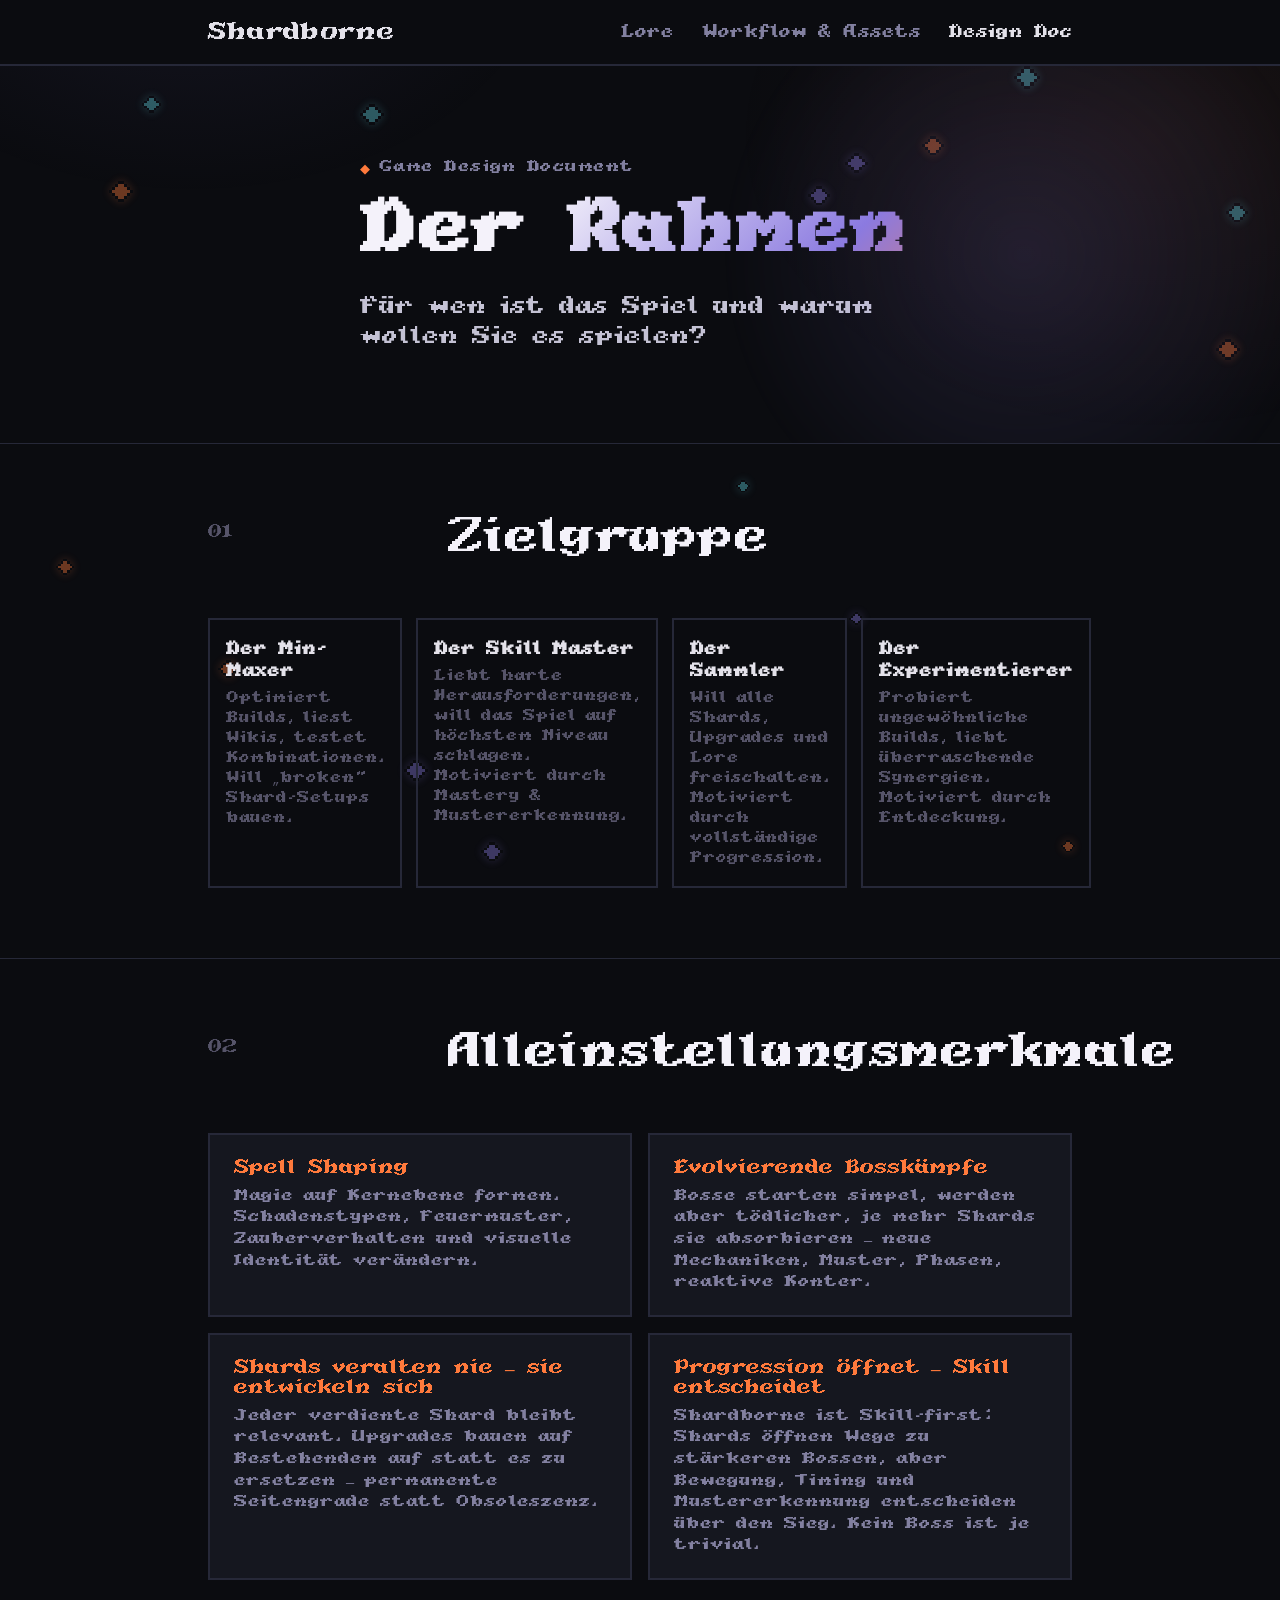
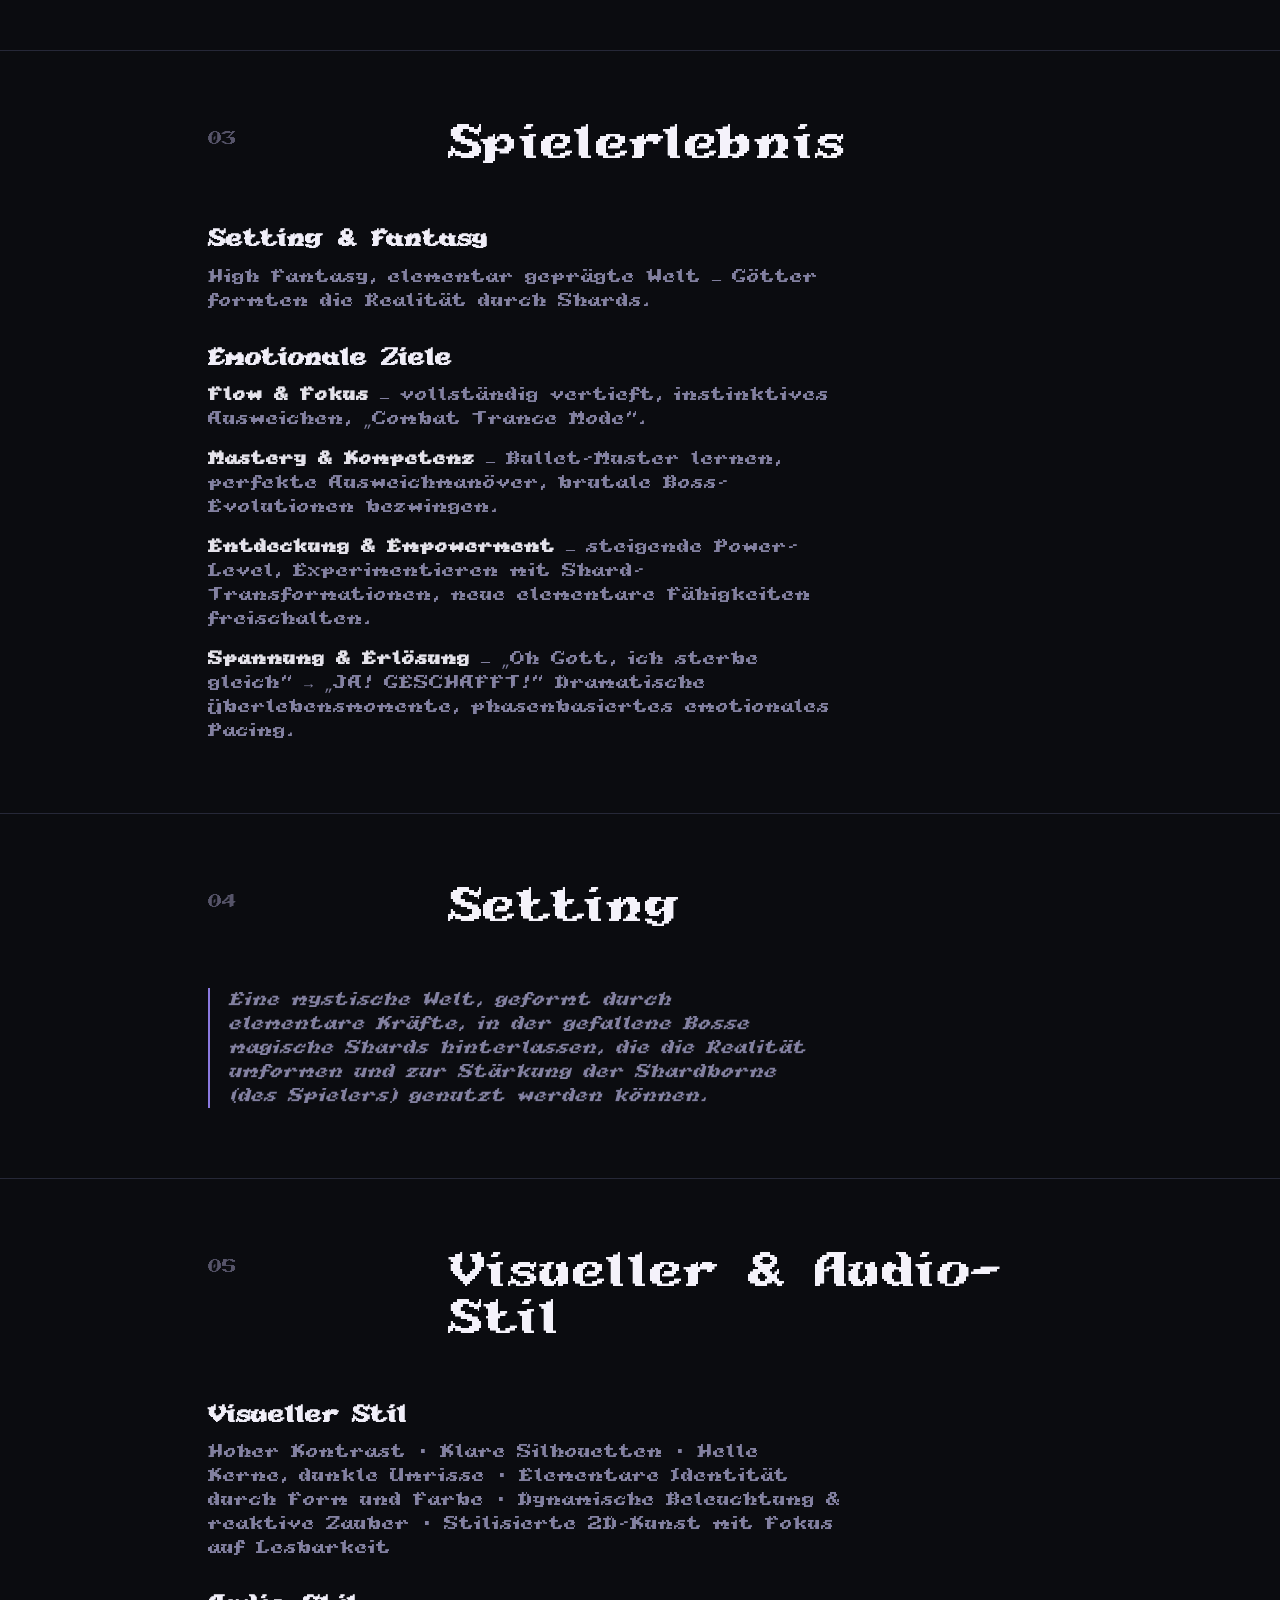
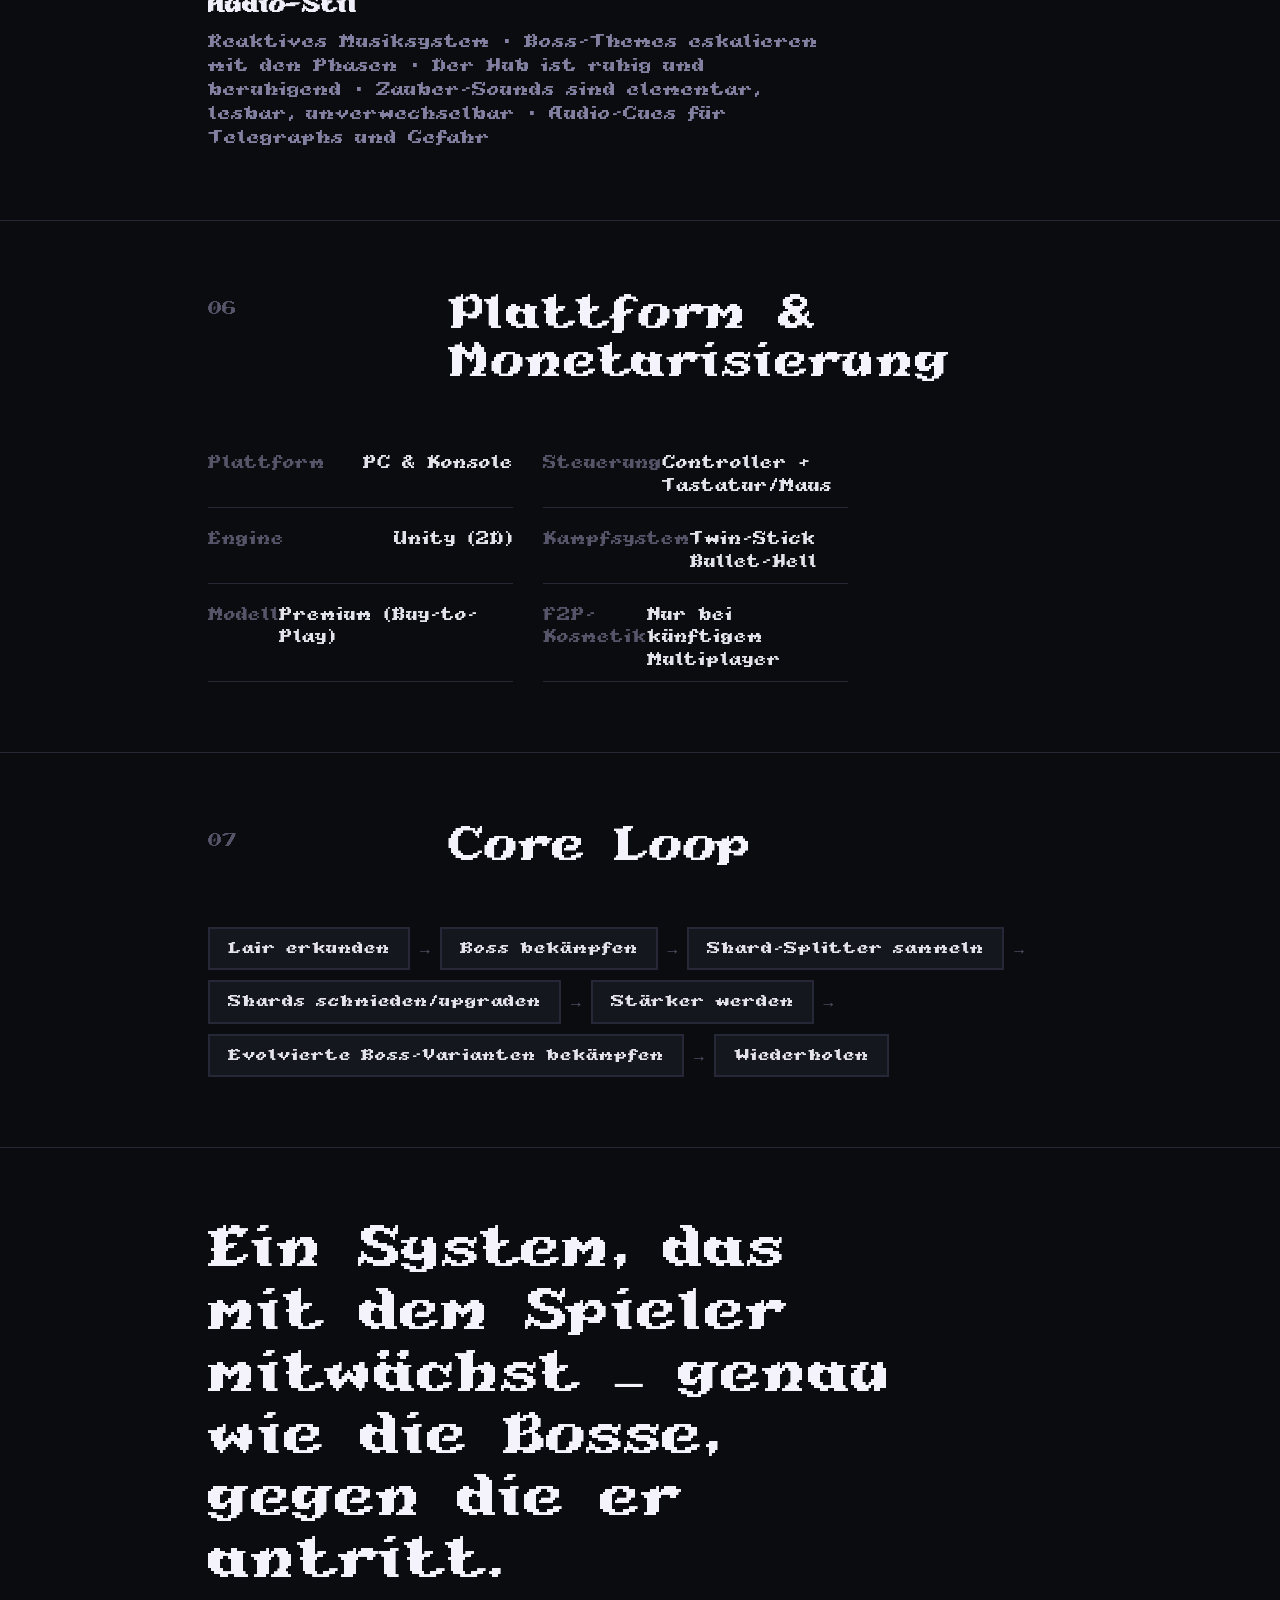
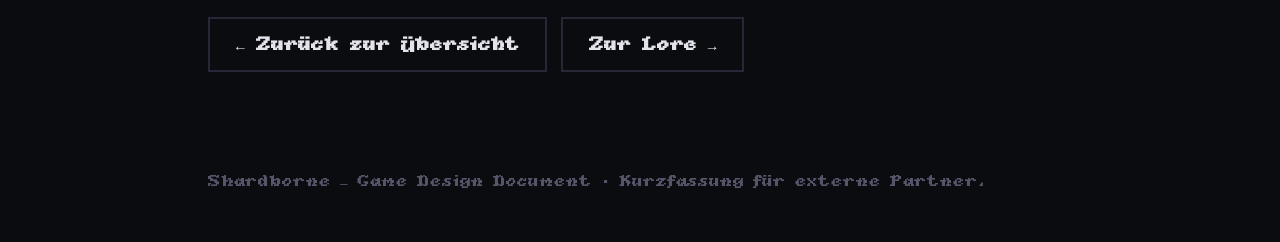
==== commit 1f9603ae: "feat: mobile responsiveness" ====
--- a/gdd.html
+++ b/gdd.html
@@ -73,6 +73,11 @@
       <a href="workflow.html">Workflow & Assets</a>
       <a href="gdd.html" class="active">Design Doc</a>
     </div>
+    <button class="nav-burger" aria-label="Menü öffnen" aria-expanded="false">
+      <span class="bar"></span>
+      <span class="bar"></span>
+      <span class="bar"></span>
+    </button>
   </div>
 </nav>
 
@@ -256,5 +261,27 @@
     updateShardField();
   })();
 </script>
+
+<script>
+  (function() {
+    var burger = document.querySelector('.nav-burger');
+    var links = document.querySelector('.nav-links');
+    if (!burger || !links) return;
+    burger.addEventListener('click', function() {
+      var isOpen = links.classList.toggle('open');
+      burger.classList.toggle('open', isOpen);
+      burger.setAttribute('aria-expanded', isOpen ? 'true' : 'false');
+      burger.setAttribute('aria-label', isOpen ? 'Menü schließen' : 'Menü öffnen');
+    });
+    links.querySelectorAll('a').forEach(function(a) {
+      a.addEventListener('click', function() {
+        links.classList.remove('open');
+        burger.classList.remove('open');
+        burger.setAttribute('aria-expanded', 'false');
+        burger.setAttribute('aria-label', 'Menü öffnen');
+      });
+    });
+  })();
+</script>
 </body>
 </html>
--- a/style.css
+++ b/style.css
@@ -1,11 +1,17 @@
 @font-face {
-  font-family: 'Fabled_Font';
-  src: url('fonts/fabled-font.ttf') format('truetype');
+  font-family: 'Merlin8x8';
+  src: url('fonts/Merlin8x8.woff') format('woff');
   font-weight: normal;
   font-style: normal;
   font-display: swap;
 }
-@import url('https://fonts.googleapis.com/css2?family=Inter:wght@400;500;600&display=swap');
+@font-face {
+  font-family: 'Merlin16x16';
+  src: url('fonts/Merlin16x16.woff') format('woff');
+  font-weight: normal;
+  font-style: normal;
+  font-display: swap;
+}
 
 :root {
   --bg: #0b0c10;
@@ -18,8 +24,8 @@
   --fire: #ff7a3c;
   --lightning: #5fd0dd;
   --varkhe: #8b7ae0;
-  --serif: 'Fabled_Font', 'Press Start 2P', 'Courier New', monospace;
-  --sans: 'Inter', -apple-system, sans-serif;
+  --serif: 'Merlin16x16', 'Press Start 2P', 'Courier New', monospace;
+  --sans: 'Merlin8x8', 'Courier New', monospace;
 }
 
 * { box-sizing: border-box; margin: 0; padding: 0; }
@@ -29,7 +35,7 @@
 body {
   background: var(--bg);
   color: var(--text);
-  font-family: var(--serif);
+  font-family: var(--sans);
   line-height: 1.6;
   -webkit-font-smoothing: antialiased;
 }
@@ -146,6 +152,79 @@
 .nav-links a:hover,
 .nav-links a.active {
   color: var(--text);
+}
+
+.nav-burger {
+  display: none;
+  width: 36px;
+  height: 32px;
+  background: transparent;
+  border: 2px solid var(--line);
+  padding: 0;
+  cursor: pointer;
+  position: relative;
+}
+
+.nav-burger .bar {
+  position: absolute;
+  left: 7px;
+  right: 7px;
+  height: 2px;
+  background: var(--text);
+  transition: transform 0.2s ease, opacity 0.15s ease;
+}
+
+.nav-burger .bar:nth-child(1) { top: 10px; }
+.nav-burger .bar:nth-child(2) { top: 16px; }
+.nav-burger .bar:nth-child(3) { top: 22px; }
+
+.nav-burger.open .bar:nth-child(1) {
+  top: 16px;
+  transform: rotate(45deg);
+}
+.nav-burger.open .bar:nth-child(2) {
+  opacity: 0;
+}
+.nav-burger.open .bar:nth-child(3) {
+  top: 16px;
+  transform: rotate(-45deg);
+}
+
+@media (max-width: 720px) {
+  .nav-burger {
+    display: block;
+  }
+
+  .nav-links {
+    position: fixed;
+    top: 64px;
+    left: 0;
+    right: 0;
+    bottom: 0;
+    background: var(--bg);
+    border-top: 2px solid var(--line);
+    flex-direction: column;
+    gap: 0;
+    padding: 8px 0;
+    transform: translateY(-8px);
+    opacity: 0;
+    pointer-events: none;
+    visibility: hidden;
+    transition: opacity 0.15s ease, transform 0.15s ease;
+  }
+
+  .nav-links.open {
+    opacity: 1;
+    transform: translateY(0);
+    pointer-events: auto;
+    visibility: visible;
+  }
+
+  .nav-links a {
+    font-size: 16px;
+    padding: 16px 28px;
+    border-bottom: 1px solid var(--line);
+  }
 }
 
 /* ---------- HERO ---------- */
@@ -773,6 +852,10 @@
   .audience-row { grid-template-columns: 1fr 1fr; }
 }
 
+@media (max-width: 480px) {
+  .audience-row { grid-template-columns: 1fr; }
+}
+
 .audience-card {
   border: 2px solid var(--line);
   border-radius: 0;
@@ -909,3 +992,49 @@
 .boss-title, .pillar-card h5 {
   font-weight: 400;
 }
+/* ---------- GENERAL MOBILE RESPONSIVENESS ---------- */
+@media (max-width: 680px) {
+  .wrap {
+    padding: 0 20px;
+  }
+
+  .hero {
+    min-height: auto;
+    padding: 64px 0 56px;
+  }
+
+  .hero-tags {
+    margin-top: 28px;
+  }
+
+  section {
+    padding: 56px 0;
+  }
+
+  section.tight {
+    padding: 44px 0;
+  }
+
+  .closing {
+    padding: 72px 0 64px;
+  }
+
+  .cta-row {
+    flex-direction: column;
+    align-items: stretch;
+  }
+
+  .cta {
+    text-align: center;
+  }
+}
+
+@media (max-width: 420px) {
+  .hero-sub {
+    font-size: 16px;
+  }
+
+  .nav-logo {
+    font-size: 17px;
+  }
+}
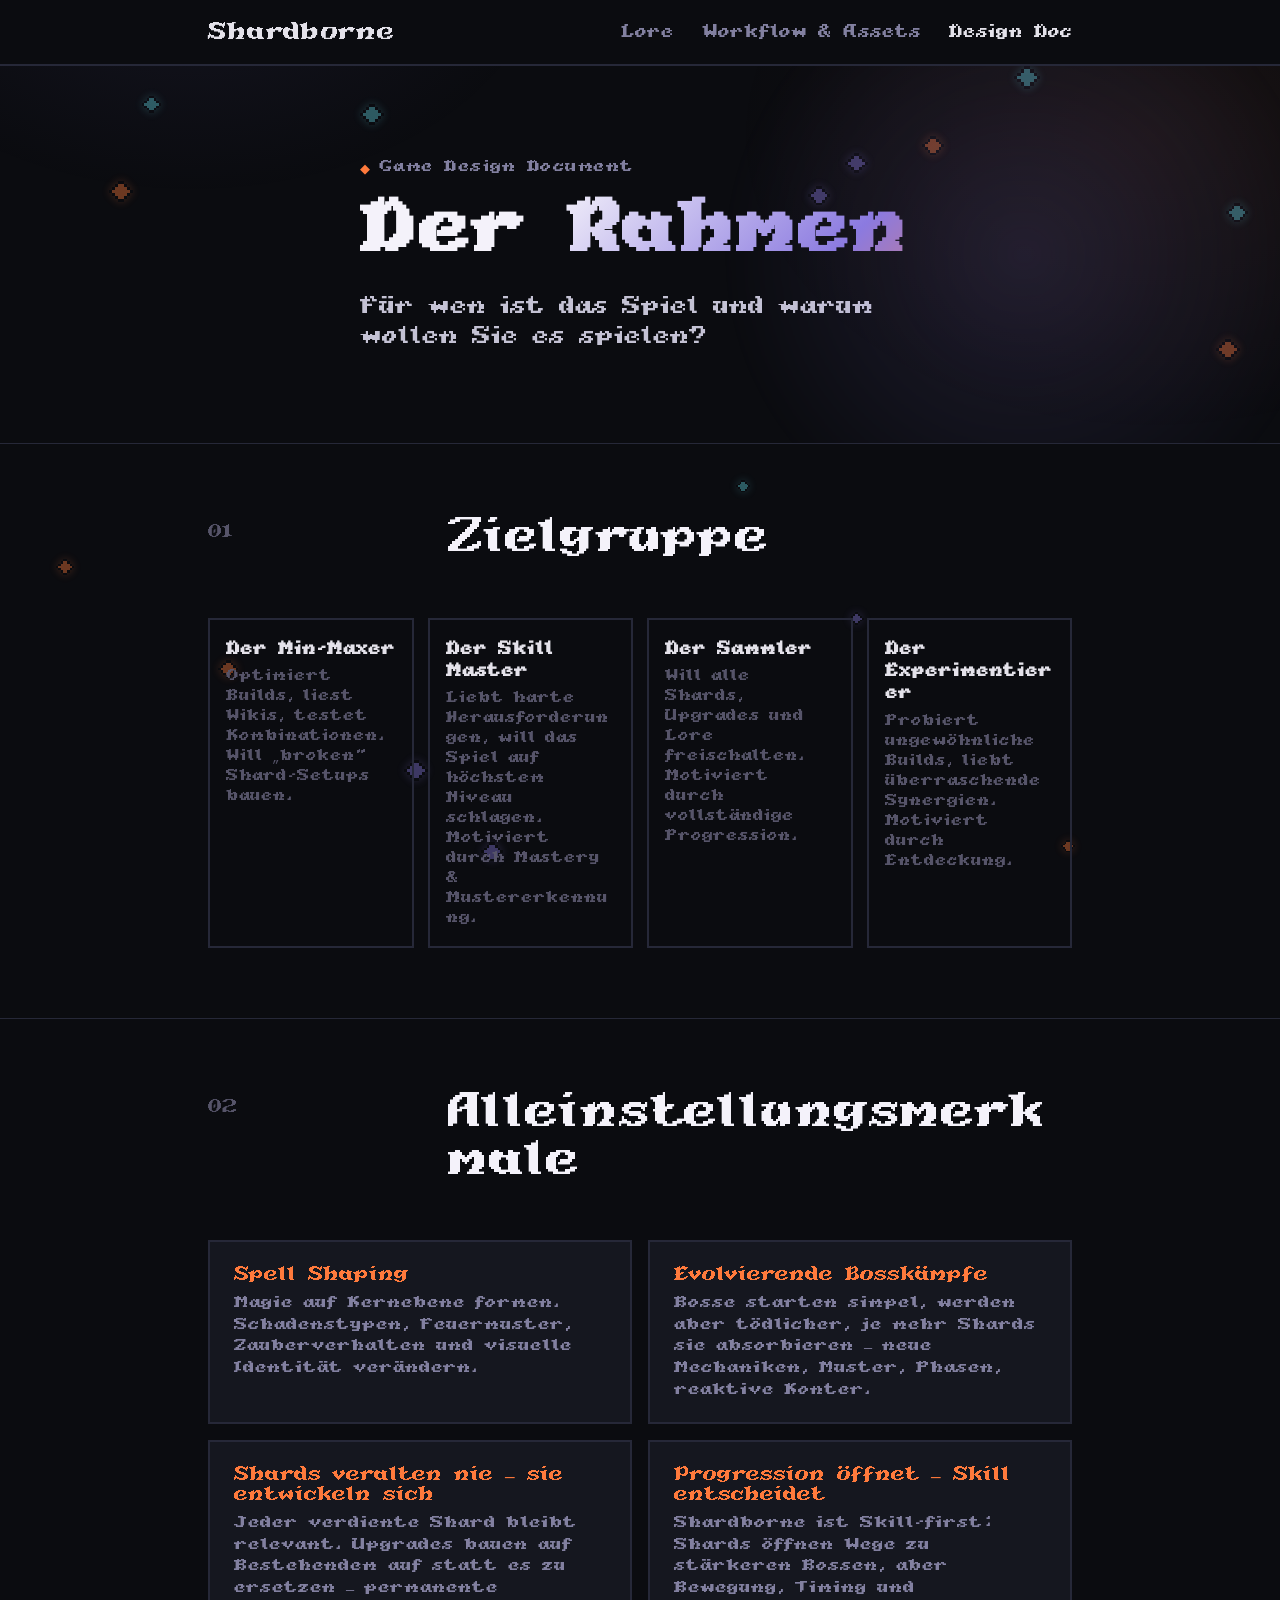
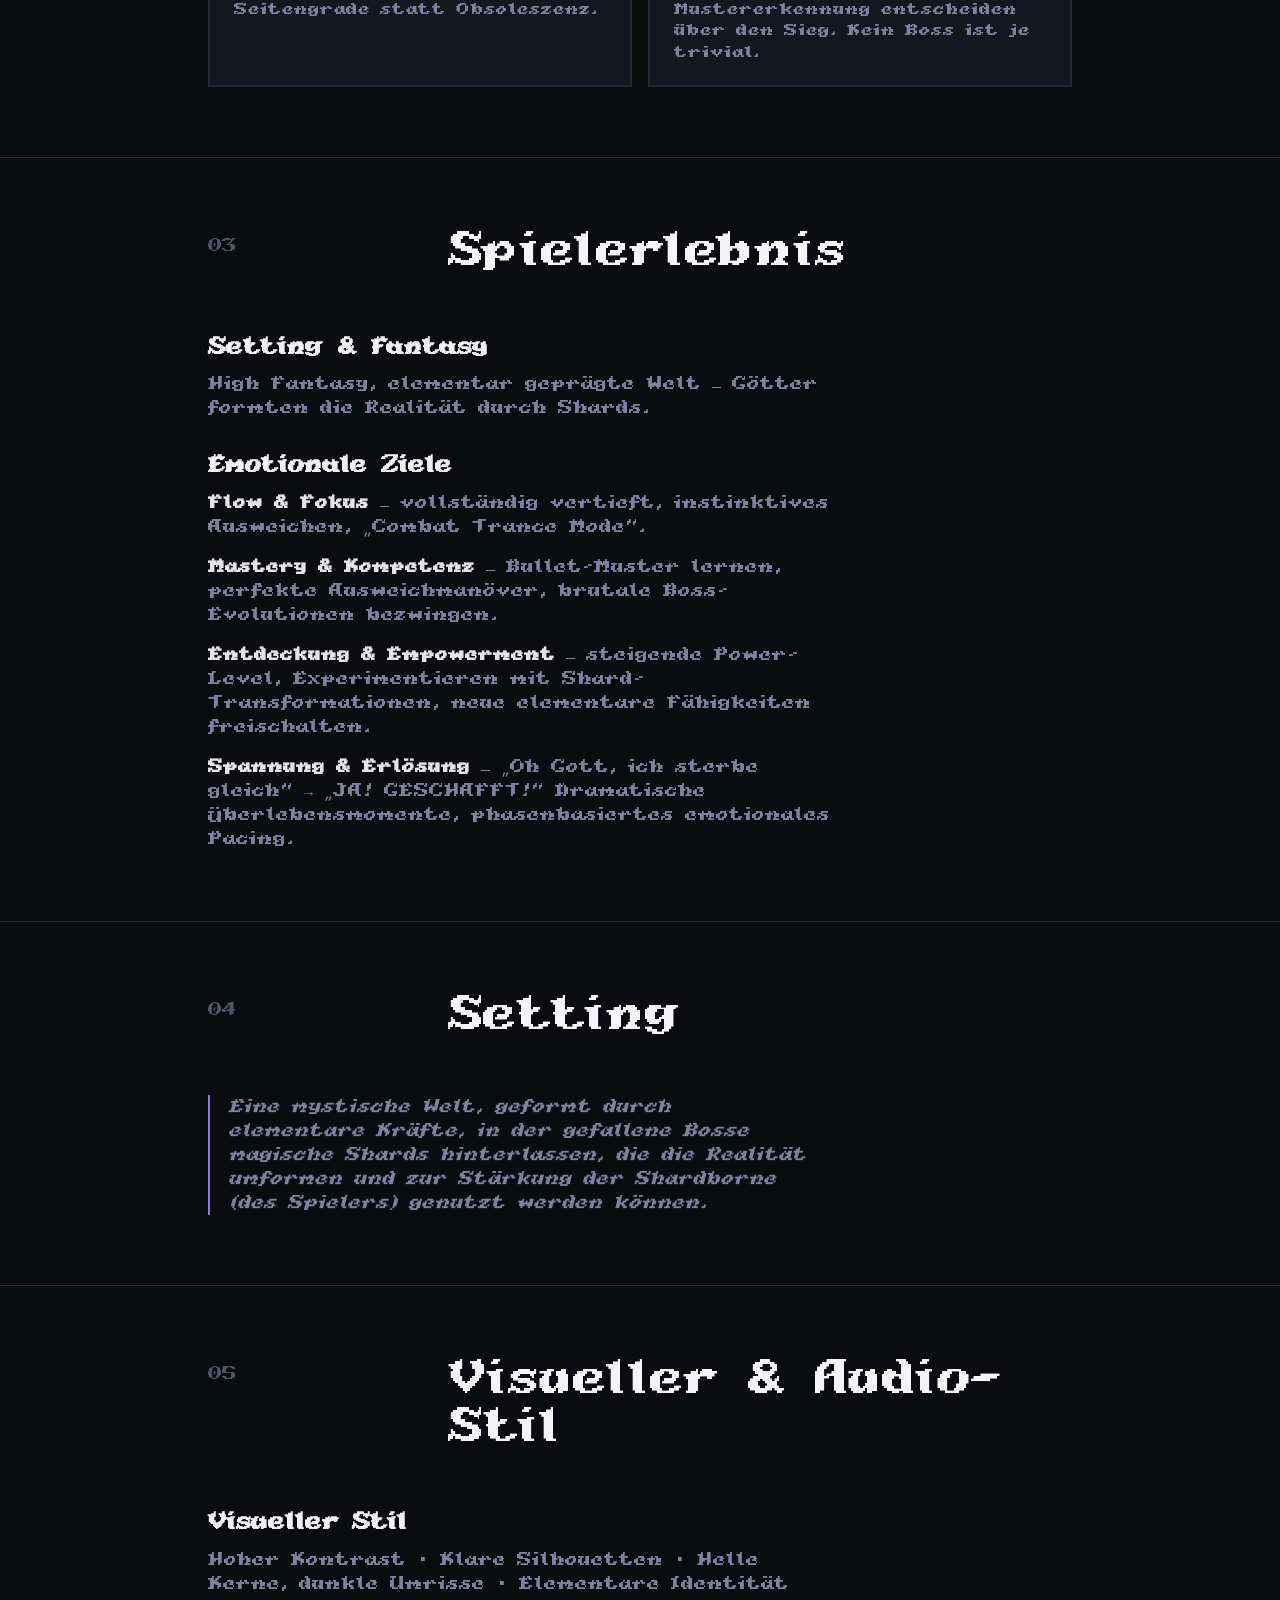
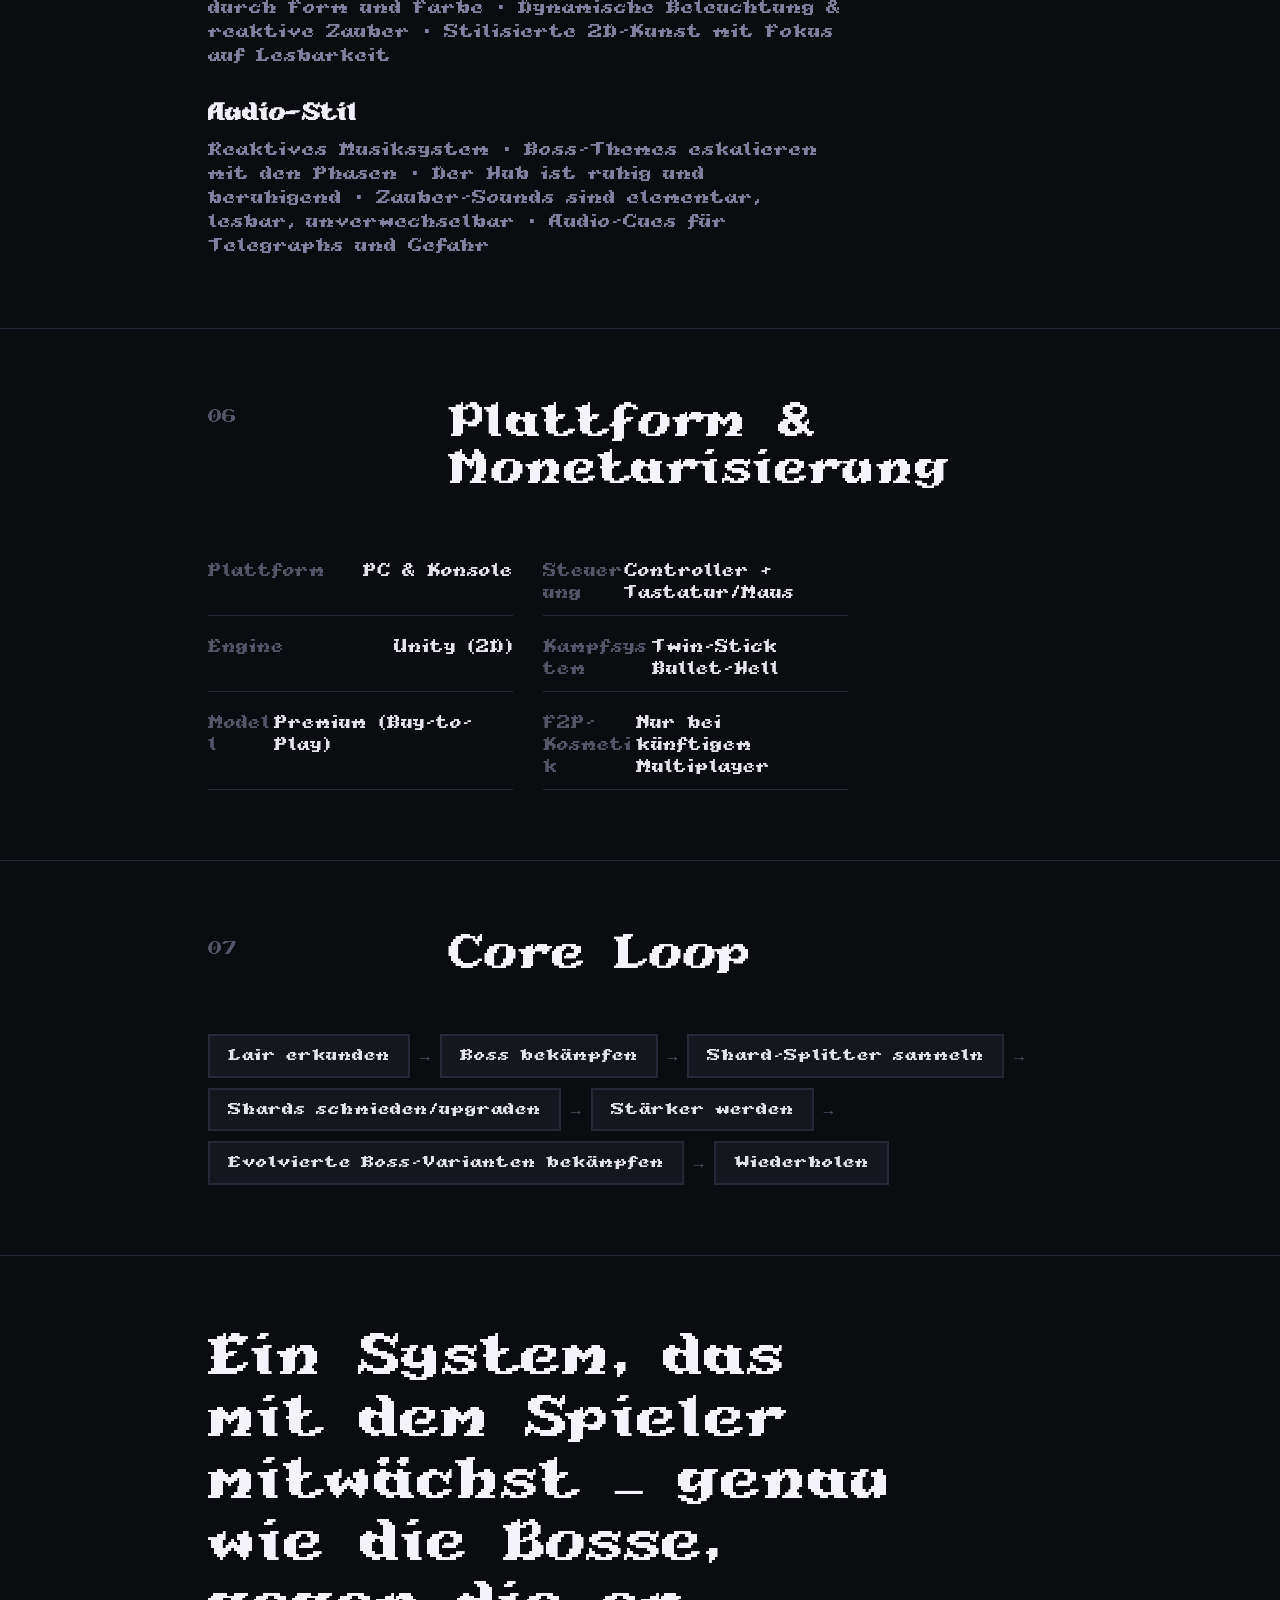
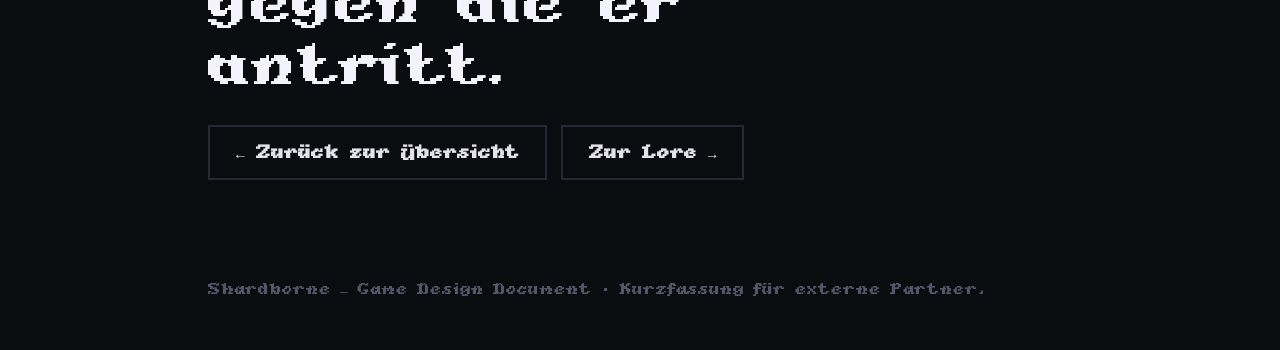
==== commit 75317254: "faet: text responnsiveness" ====
--- a/gdd.html
+++ b/gdd.html
@@ -1,50 +1,50 @@
 <!DOCTYPE html>
 <html lang="de">
 <head>
-<meta charset="UTF-8">
-<meta name="viewport" content="width=device-width, initial-scale=1.0">
-<title>Shardborne — Game Design Document</title>
-<link rel="stylesheet" href="style.css">
+  <meta charset="UTF-8">
+  <meta name="viewport" content="width=device-width, initial-scale=1.0">
+  <title>Shardborne — Game Design Document</title>
+  <link rel="stylesheet" href="style.css">
 </head>
 <body>
 
 <div class="grain"></div>
 
 <svg style="display:none">
-<symbol id="pixel-gem" viewBox="0 0 8 8">
-<rect x="3" y="0" width="1" height="1" style="fill:var(--bg)"/>
-<rect x="4" y="0" width="1" height="1" style="fill:var(--bg)"/>
-<rect x="2" y="1" width="1" height="1" style="fill:var(--bg)"/>
-<rect x="5" y="1" width="1" height="1" style="fill:var(--bg)"/>
-<rect x="1" y="2" width="1" height="1" style="fill:var(--bg)"/>
-<rect x="6" y="2" width="1" height="1" style="fill:var(--bg)"/>
-<rect x="0" y="3" width="1" height="1" style="fill:var(--bg)"/>
-<rect x="7" y="3" width="1" height="1" style="fill:var(--bg)"/>
-<rect x="1" y="4" width="1" height="1" style="fill:var(--bg)"/>
-<rect x="6" y="4" width="1" height="1" style="fill:var(--bg)"/>
-<rect x="2" y="5" width="1" height="1" style="fill:var(--bg)"/>
-<rect x="5" y="5" width="1" height="1" style="fill:var(--bg)"/>
-<rect x="3" y="6" width="1" height="1" style="fill:var(--bg)"/>
-<rect x="4" y="6" width="1" height="1" style="fill:var(--bg)"/>
-<rect x="3" y="1" width="1" height="1" style="fill:currentColor"/>
-<rect x="4" y="1" width="1" height="1" style="fill:currentColor"/>
-<rect x="2" y="2" width="1" height="1" style="fill:currentColor"/>
-<rect x="3" y="2" width="1" height="1" style="fill:currentColor"/>
-<rect x="4" y="2" width="1" height="1" style="fill:currentColor"/>
-<rect x="5" y="2" width="1" height="1" style="fill:currentColor"/>
-<rect x="1" y="3" width="1" height="1" style="fill:currentColor"/>
-<rect x="2" y="3" width="1" height="1" style="fill:currentColor"/>
-<rect x="3" y="3" width="1" height="1" style="fill:currentColor"/>
-<rect x="4" y="3" width="1" height="1" style="fill:currentColor"/>
-<rect x="5" y="3" width="1" height="1" style="fill:currentColor"/>
-<rect x="6" y="3" width="1" height="1" style="fill:currentColor"/>
-<rect x="2" y="4" width="1" height="1" style="fill:currentColor"/>
-<rect x="3" y="4" width="1" height="1" style="fill:currentColor"/>
-<rect x="4" y="4" width="1" height="1" style="fill:currentColor"/>
-<rect x="5" y="4" width="1" height="1" style="fill:currentColor"/>
-<rect x="3" y="5" width="1" height="1" style="fill:currentColor"/>
-<rect x="4" y="5" width="1" height="1" style="fill:currentColor"/>
-</symbol>
+  <symbol id="pixel-gem" viewBox="0 0 8 8">
+    <rect x="3" y="0" width="1" height="1" style="fill:var(--bg)"/>
+    <rect x="4" y="0" width="1" height="1" style="fill:var(--bg)"/>
+    <rect x="2" y="1" width="1" height="1" style="fill:var(--bg)"/>
+    <rect x="5" y="1" width="1" height="1" style="fill:var(--bg)"/>
+    <rect x="1" y="2" width="1" height="1" style="fill:var(--bg)"/>
+    <rect x="6" y="2" width="1" height="1" style="fill:var(--bg)"/>
+    <rect x="0" y="3" width="1" height="1" style="fill:var(--bg)"/>
+    <rect x="7" y="3" width="1" height="1" style="fill:var(--bg)"/>
+    <rect x="1" y="4" width="1" height="1" style="fill:var(--bg)"/>
+    <rect x="6" y="4" width="1" height="1" style="fill:var(--bg)"/>
+    <rect x="2" y="5" width="1" height="1" style="fill:var(--bg)"/>
+    <rect x="5" y="5" width="1" height="1" style="fill:var(--bg)"/>
+    <rect x="3" y="6" width="1" height="1" style="fill:var(--bg)"/>
+    <rect x="4" y="6" width="1" height="1" style="fill:var(--bg)"/>
+    <rect x="3" y="1" width="1" height="1" style="fill:currentColor"/>
+    <rect x="4" y="1" width="1" height="1" style="fill:currentColor"/>
+    <rect x="2" y="2" width="1" height="1" style="fill:currentColor"/>
+    <rect x="3" y="2" width="1" height="1" style="fill:currentColor"/>
+    <rect x="4" y="2" width="1" height="1" style="fill:currentColor"/>
+    <rect x="5" y="2" width="1" height="1" style="fill:currentColor"/>
+    <rect x="1" y="3" width="1" height="1" style="fill:currentColor"/>
+    <rect x="2" y="3" width="1" height="1" style="fill:currentColor"/>
+    <rect x="3" y="3" width="1" height="1" style="fill:currentColor"/>
+    <rect x="4" y="3" width="1" height="1" style="fill:currentColor"/>
+    <rect x="5" y="3" width="1" height="1" style="fill:currentColor"/>
+    <rect x="6" y="3" width="1" height="1" style="fill:currentColor"/>
+    <rect x="2" y="4" width="1" height="1" style="fill:currentColor"/>
+    <rect x="3" y="4" width="1" height="1" style="fill:currentColor"/>
+    <rect x="4" y="4" width="1" height="1" style="fill:currentColor"/>
+    <rect x="5" y="4" width="1" height="1" style="fill:currentColor"/>
+    <rect x="3" y="5" width="1" height="1" style="fill:currentColor"/>
+    <rect x="4" y="5" width="1" height="1" style="fill:currentColor"/>
+  </symbol>
 </svg>
 <div class="shard-field" aria-hidden="true">
   <svg class="pixel-shard shard-fire" viewBox="0 0 8 8" shape-rendering="crispEdges" style="top:62.1%; left:4.4%; width:18px; height:18px; animation-duration:7.7s,3.4s; animation-delay:0.6s,3.0s;"><use href="#pixel-gem"></use></svg>
@@ -284,4 +284,4 @@
   })();
 </script>
 </body>
-</html>
+</html>
--- a/style.css
+++ b/style.css
@@ -30,7 +30,22 @@
 
 * { box-sizing: border-box; margin: 0; padding: 0; }
 
-html { scroll-behavior: smooth; }
+html {
+  scroll-behavior: smooth;
+  overflow-x: hidden;
+  max-width: 100%;
+}
+
+body {
+  overflow-x: hidden;
+  max-width: 100%;
+}
+
+h1, h2, h3, h4, h5, p, span, div, a, li, button {
+  overflow-wrap: break-word;
+  word-break: break-word;
+  hyphens: auto;
+}
 
 body {
   background: var(--bg);
@@ -55,8 +70,8 @@
   inset: 0;
   pointer-events: none;
   background-image:
-    radial-gradient(ellipse 600px 400px at 15% -5%, rgba(139,122,224,0.08), transparent 60%),
-    radial-gradient(ellipse 700px 500px at 90% 15%, rgba(255,122,60,0.06), transparent 60%);
+          radial-gradient(ellipse 600px 400px at 15% -5%, rgba(139,122,224,0.08), transparent 60%),
+          radial-gradient(ellipse 700px 500px at 90% 15%, rgba(255,122,60,0.06), transparent 60%);
   z-index: 0;
 }
 
@@ -690,10 +705,10 @@
   width: 100%;
   display: block;
   background:
-    linear-gradient(45deg, #23232b 25%, transparent 25%),
-    linear-gradient(-45deg, #23232b 25%, transparent 25%),
-    linear-gradient(45deg, transparent 75%, #23232b 75%),
-    linear-gradient(-45deg, transparent 75%, #23232b 75%);
+          linear-gradient(45deg, #23232b 25%, transparent 25%),
+          linear-gradient(-45deg, #23232b 25%, transparent 25%),
+          linear-gradient(45deg, transparent 75%, #23232b 75%),
+          linear-gradient(-45deg, transparent 75%, #23232b 75%);
   background-size: 16px 16px;
   background-position: 0 0, 0 8px, 8px -8px, -8px 0px;
   image-rendering: pixelated;
@@ -1037,4 +1052,4 @@
   .nav-logo {
     font-size: 17px;
   }
-}
+}
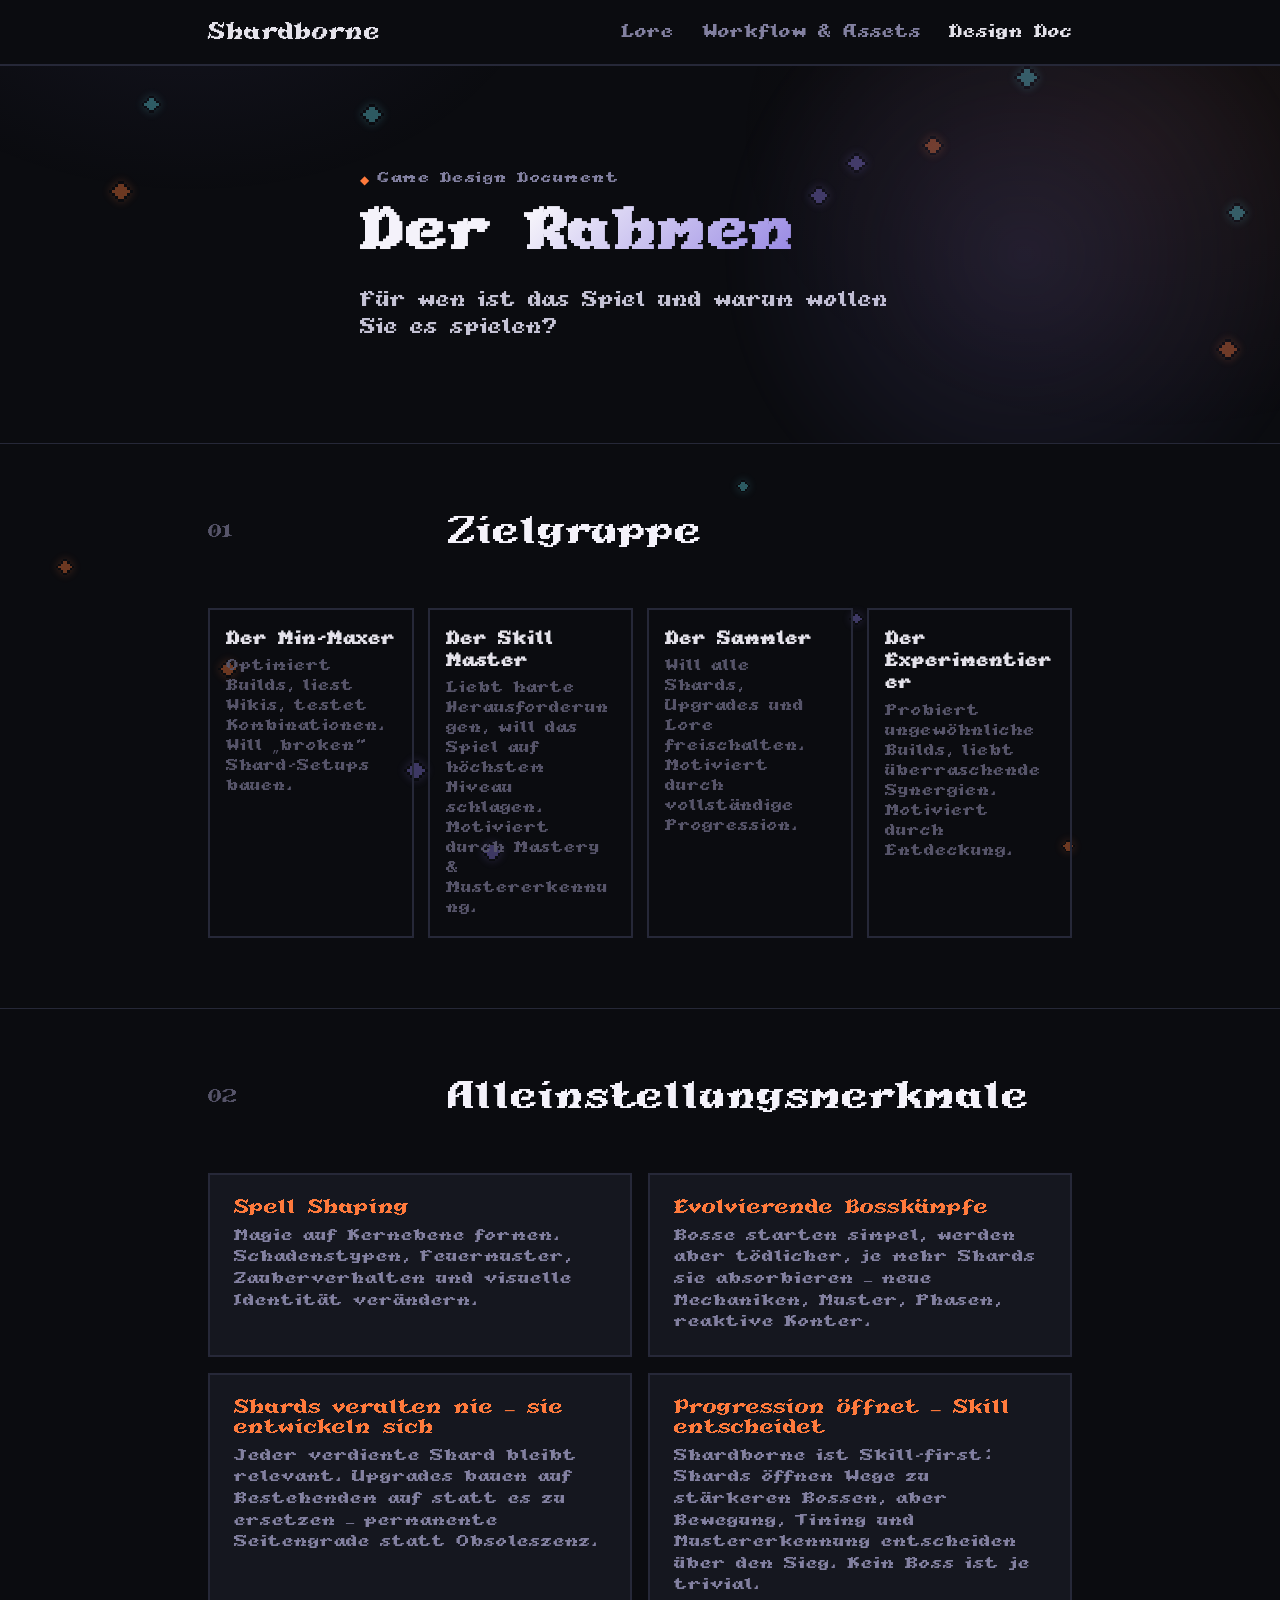
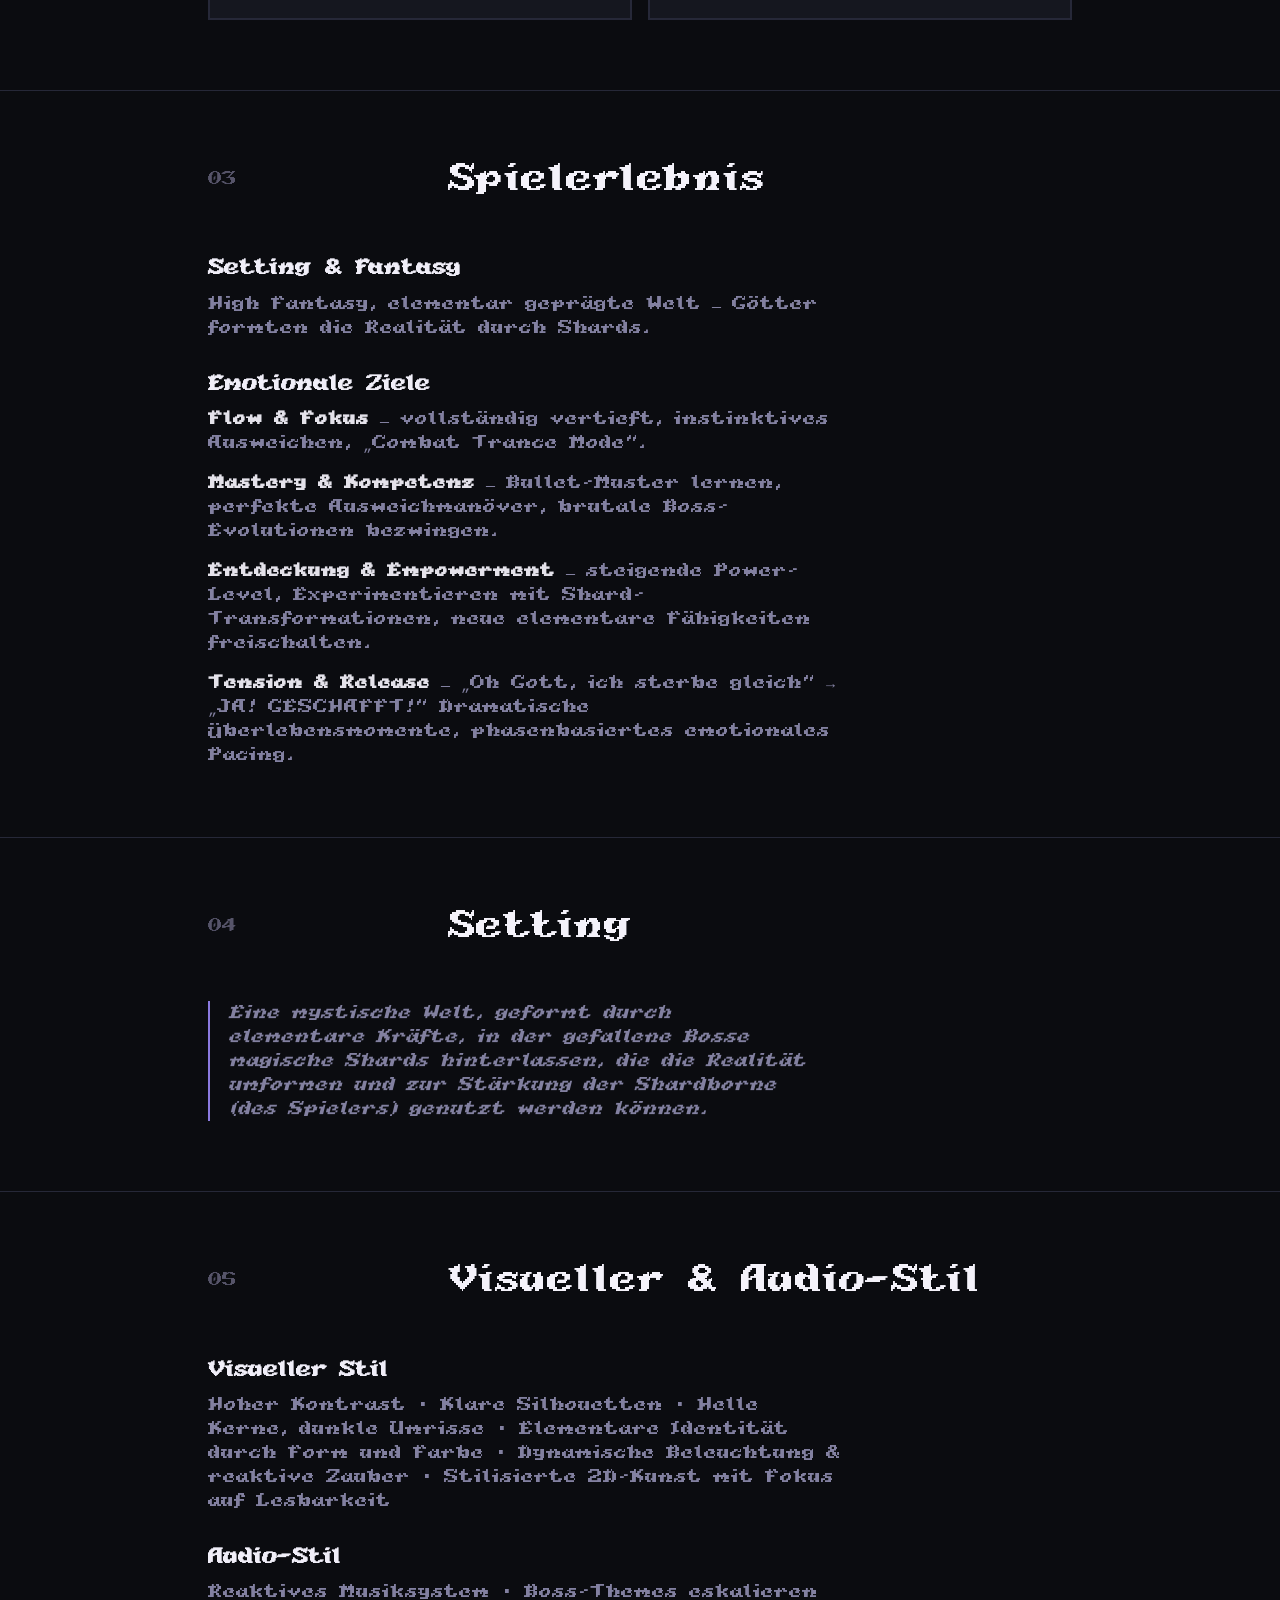
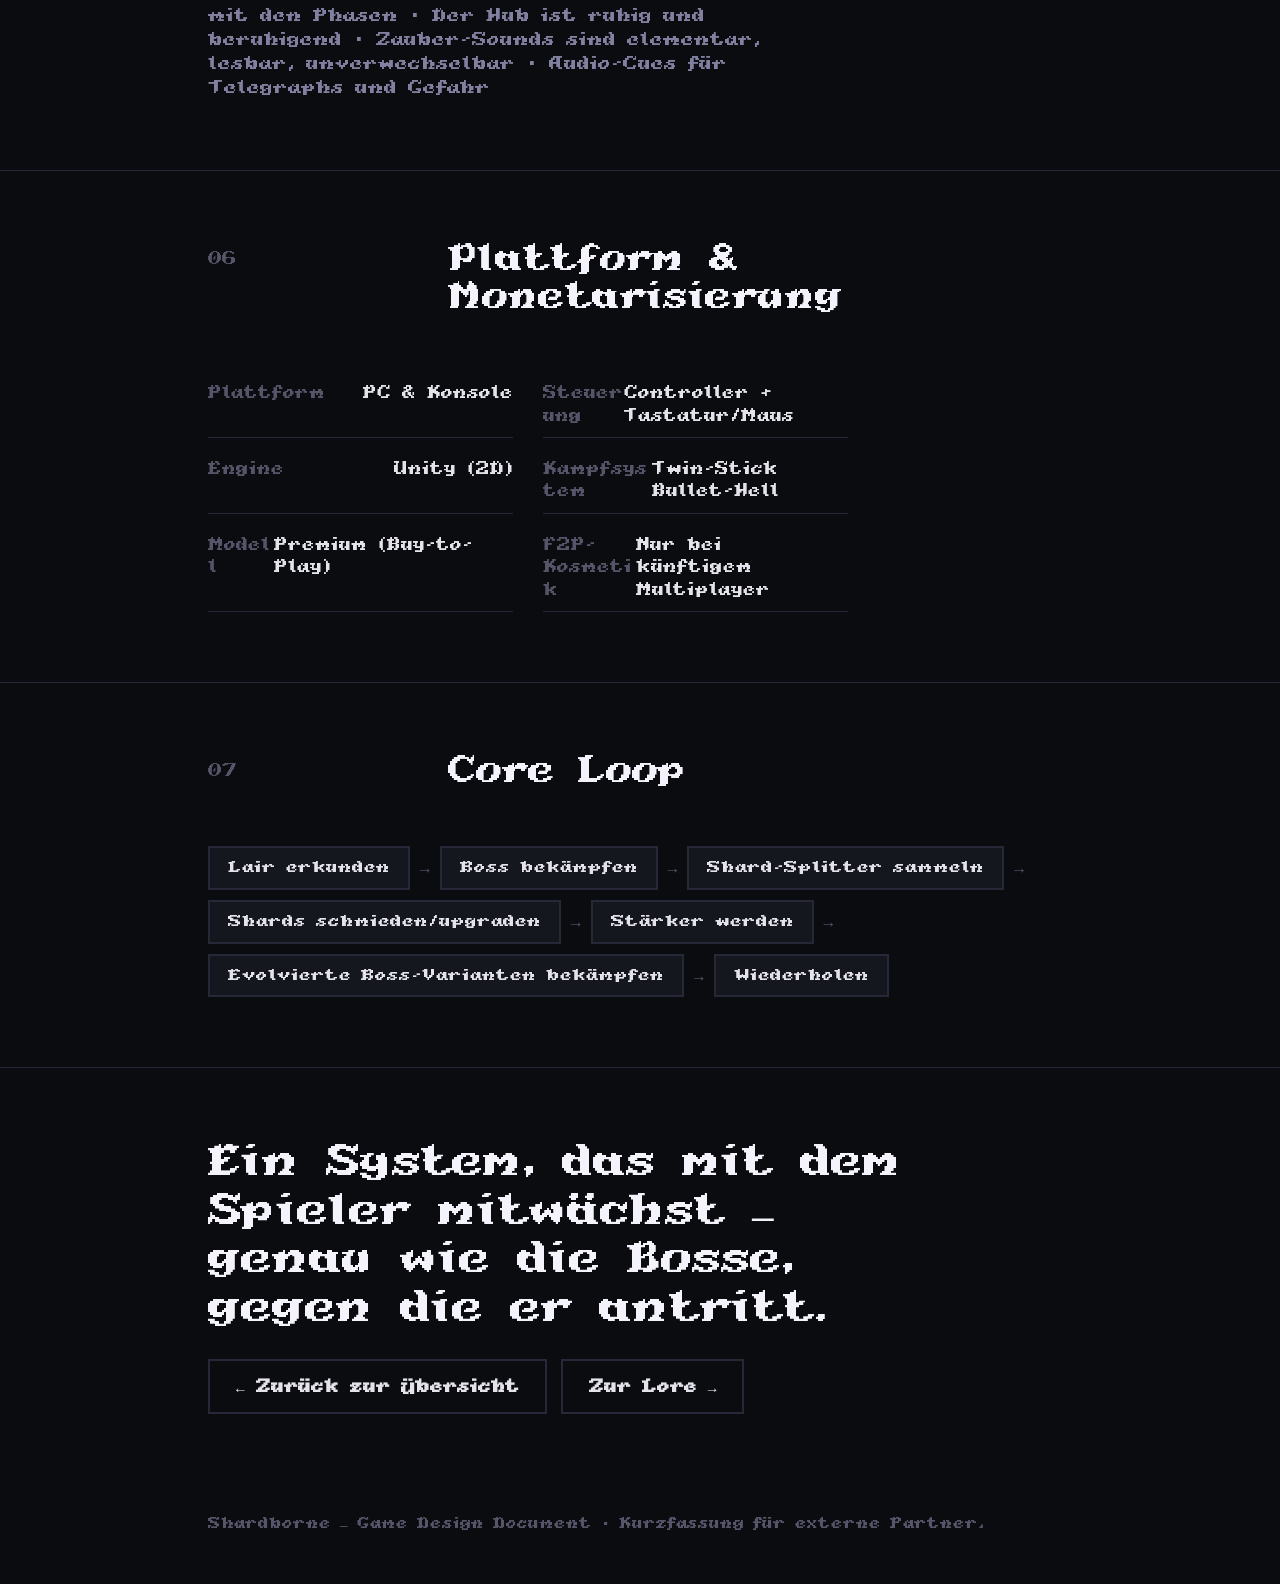
==== commit d6992f7c: "Last text touches" ====
--- a/gdd.html
+++ b/gdd.html
@@ -159,7 +159,7 @@
       <p><strong>Flow & Fokus</strong> — vollständig vertieft, instinktives Ausweichen, „Combat Trance Mode".</p>
       <p><strong>Mastery & Kompetenz</strong> — Bullet-Muster lernen, perfekte Ausweichmanöver, brutale Boss-Evolutionen bezwingen.</p>
       <p><strong>Entdeckung & Empowerment</strong> — steigende Power-Level, Experimentieren mit Shard-Transformationen, neue elementare Fähigkeiten freischalten.</p>
-      <p><strong>Spannung & Erlösung</strong> — „Oh Gott, ich sterbe gleich" → „JA! GESCHAFFT!" Dramatische Überlebensmomente, phasenbasiertes emotionales Pacing.</p>
+      <p><strong>Tension & Release</strong> — „Oh Gott, ich sterbe gleich" → „JA! GESCHAFFT!" Dramatische Überlebensmomente, phasenbasiertes emotionales Pacing.</p>
     </div>
   </div>
 </section>
--- a/style.css
+++ b/style.css
@@ -146,7 +146,7 @@
 .nav-logo {
   font-family: var(--serif);
   font-weight: 400;
-  font-size: 20px;
+  font-size: 18px;
   text-decoration: none;
   color: var(--text);
   letter-spacing: 0.03em;
@@ -268,8 +268,81 @@
   filter: blur(2px);
 }
 
+/* ---------- HERO: FULL-PAGE VIDEO VARIANT (index) ---------- */
+.hero-video {
+  min-height: calc(100vh - 66px);
+  min-height: calc(100svh - 66px);
+  justify-content: flex-end;
+  padding-bottom: 40px;
+}
+
+.hero-video::before { display: none; }
+
+.hero-video-bg {
+  position: absolute;
+  inset: 0;
+  width: 100%;
+  height: 100%;
+  object-fit: cover;
+  z-index: 0;
+}
+
+.hero-scrim {
+  position: absolute;
+  inset: 0;
+  z-index: 1;
+  pointer-events: none;
+  background:
+          linear-gradient(to bottom, rgba(11,12,16,0.82) 0%, rgba(11,12,16,0.25) 32%, rgba(11,12,16,0.1) 55%, rgba(11,12,16,0.88) 100%),
+          linear-gradient(to right, rgba(11,12,16,0.55) 0%, rgba(11,12,16,0.05) 55%);
+}
+
+.hero-bottom-row {
+  position: relative;
+  z-index: 2;
+  max-width: 1400px;
+  margin: 0 auto;
+  padding: 0 40px;
+  display: flex;
+  align-items: center;
+  justify-content: space-between;
+  gap: 20px;
+}
+
+.hero-bottom-row .hero-tags {
+  margin-top: 0;
+  justify-content: center;
+  flex: 1 1 auto;
+}
+
+.hero-play-btn {
+  display: inline-flex;
+  align-items: center;
+  gap: 10px;
+  flex: 0 0 auto;
+  padding: 12px 22px;
+  background: var(--fire);
+  border: 2px solid var(--fire);
+  color: #1a0c05;
+  font-size: 13.5px;
+  font-weight: 600;
+  text-decoration: none;
+  white-space: nowrap;
+  transition: transform 0.15s ease, box-shadow 0.15s ease;
+}
+
+.hero-play-btn:hover {
+  transform: translateY(-2px);
+  box-shadow: 0 6px 18px rgba(255,122,60,0.35);
+}
+
+.hero-play-btn .play-icon-tri {
+  font-size: 10px;
+}
+
+
 .hero-eyebrow {
-  font-size: 13px;
+  font-size: 12px;
   color: var(--muted);
   letter-spacing: 0.04em;
   margin-bottom: 18px;
@@ -284,7 +357,7 @@
 .hero h1 {
   font-family: var(--serif);
   font-weight: 900;
-  font-size: clamp(48px, 9vw, 92px);
+  font-size: clamp(34px, 6.5vw, 68px);
   line-height: 1.02;
   letter-spacing: 0.01em;
   background: linear-gradient(135deg, #f4f2fa 30%, var(--varkhe) 85%, var(--fire) 130%);
@@ -295,13 +368,13 @@
 }
 
 .hero.compact h1 {
-  font-size: clamp(36px, 6vw, 58px);
+  font-size: clamp(28px, 5vw, 46px);
 }
 
 .hero-sub {
   margin-top: 28px;
   max-width: 560px;
-  font-size: 19px;
+  font-size: 16.5px;
   color: #c4c2d4;
   font-weight: 400;
 }
@@ -314,7 +387,7 @@
 }
 
 .tag {
-  font-size: 13px;
+  font-size: 12px;
   padding: 7px 14px;
   border: 2px solid var(--line);
   border-radius: 0;
@@ -322,14 +395,15 @@
 }
 
 .scroll-cue {
-  position: absolute;
-  bottom: 36px;
-  left: 28px;
   font-size: 12px;
   color: var(--muted-2);
   display: flex;
   align-items: center;
   gap: 8px;
+  flex: 0 1 auto;
+  white-space: nowrap;
+  overflow: hidden;
+  text-overflow: ellipsis;
 }
 
 .scroll-cue .line {
@@ -363,7 +437,7 @@
 
 .section-title {
   font-family: var(--serif);
-  font-size: clamp(28px, 4vw, 38px);
+  font-size: clamp(22px, 3.2vw, 30px);
   font-weight: 700;
   color: #f4f2fa;
 }
@@ -374,7 +448,7 @@
 
 .lede {
   max-width: 640px;
-  font-size: 17px;
+  font-size: 15.5px;
   color: #c4c2d4;
   margin-bottom: 20px;
 }
@@ -395,7 +469,7 @@
 
 .body-col h4 {
   font-family: var(--serif);
-  font-size: 19px;
+  font-size: 17px;
   color: #f0eef8;
   margin: 30px 0 10px;
 }
@@ -444,7 +518,7 @@
 
 .faction-card h3 {
   font-family: var(--serif);
-  font-size: 20px;
+  font-size: 18px;
   margin-bottom: 10px;
 }
 
@@ -523,7 +597,7 @@
 
 .cat-card h4 {
   font-family: var(--serif);
-  font-size: 19px;
+  font-size: 17px;
   margin-bottom: 10px;
   color: #f0eef8;
 }
@@ -755,7 +829,7 @@
 
 .subpage-card h4 {
   font-family: var(--serif);
-  font-size: 21px;
+  font-size: 18px;
   color: #f0eef8;
   margin-bottom: 10px;
 }
@@ -940,7 +1014,7 @@
 
 .closing h2 {
   font-family: var(--serif);
-  font-size: clamp(30px, 5vw, 46px);
+  font-size: clamp(24px, 4vw, 36px);
   max-width: 700px;
   line-height: 1.2;
   color: #f4f2fa;
@@ -1018,8 +1092,30 @@
     padding: 64px 0 56px;
   }
 
-  .hero-tags {
-    margin-top: 28px;
+  .hero-video {
+    min-height: calc(100vh - 66px);
+    min-height: calc(100svh - 66px);
+    padding: 0 0 28px;
+  }
+
+  .hero-bottom-row {
+    flex-direction: column;
+    align-items: flex-start;
+    gap: 16px;
+    margin: 0;
+    padding: 0 20px;
+  }
+
+  .hero-bottom-row .hero-tags {
+    display: none;
+  }
+
+  .hero-bottom-row .hero-play-btn {
+    order: 1;
+  }
+
+  .hero-bottom-row .scroll-cue {
+    order: 2;
   }
 
   section {
@@ -1046,10 +1142,23 @@
 
 @media (max-width: 420px) {
   .hero-sub {
+    font-size: 14.5px;
+  }
+
+  .nav-logo {
     font-size: 16px;
   }
 
-  .nav-logo {
-    font-size: 17px;
+  .hero-play-btn {
+    font-size: 12.5px;
+    padding: 11px 18px;
+  }
+
+  .scroll-cue {
+    font-size: 10.5px;
+  }
+
+  .scroll-cue .line {
+    display: none;
   }
 }
